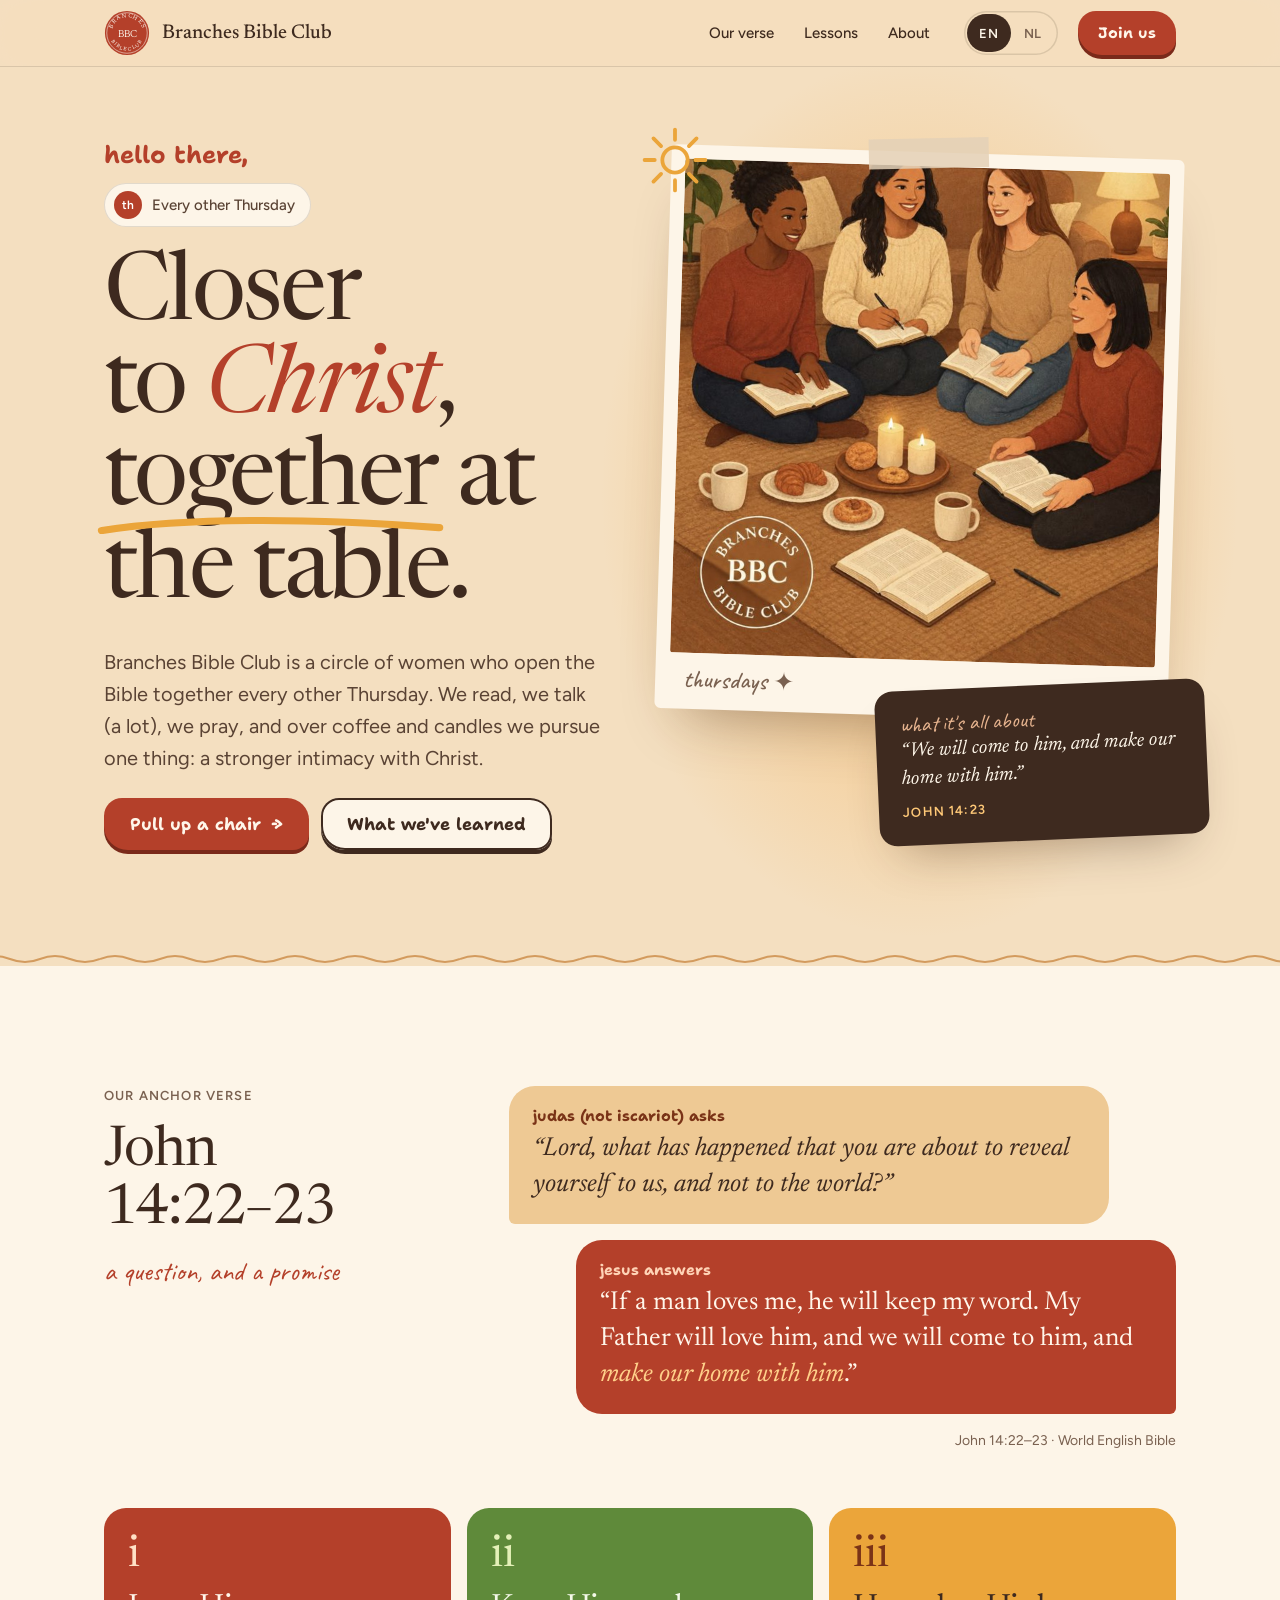
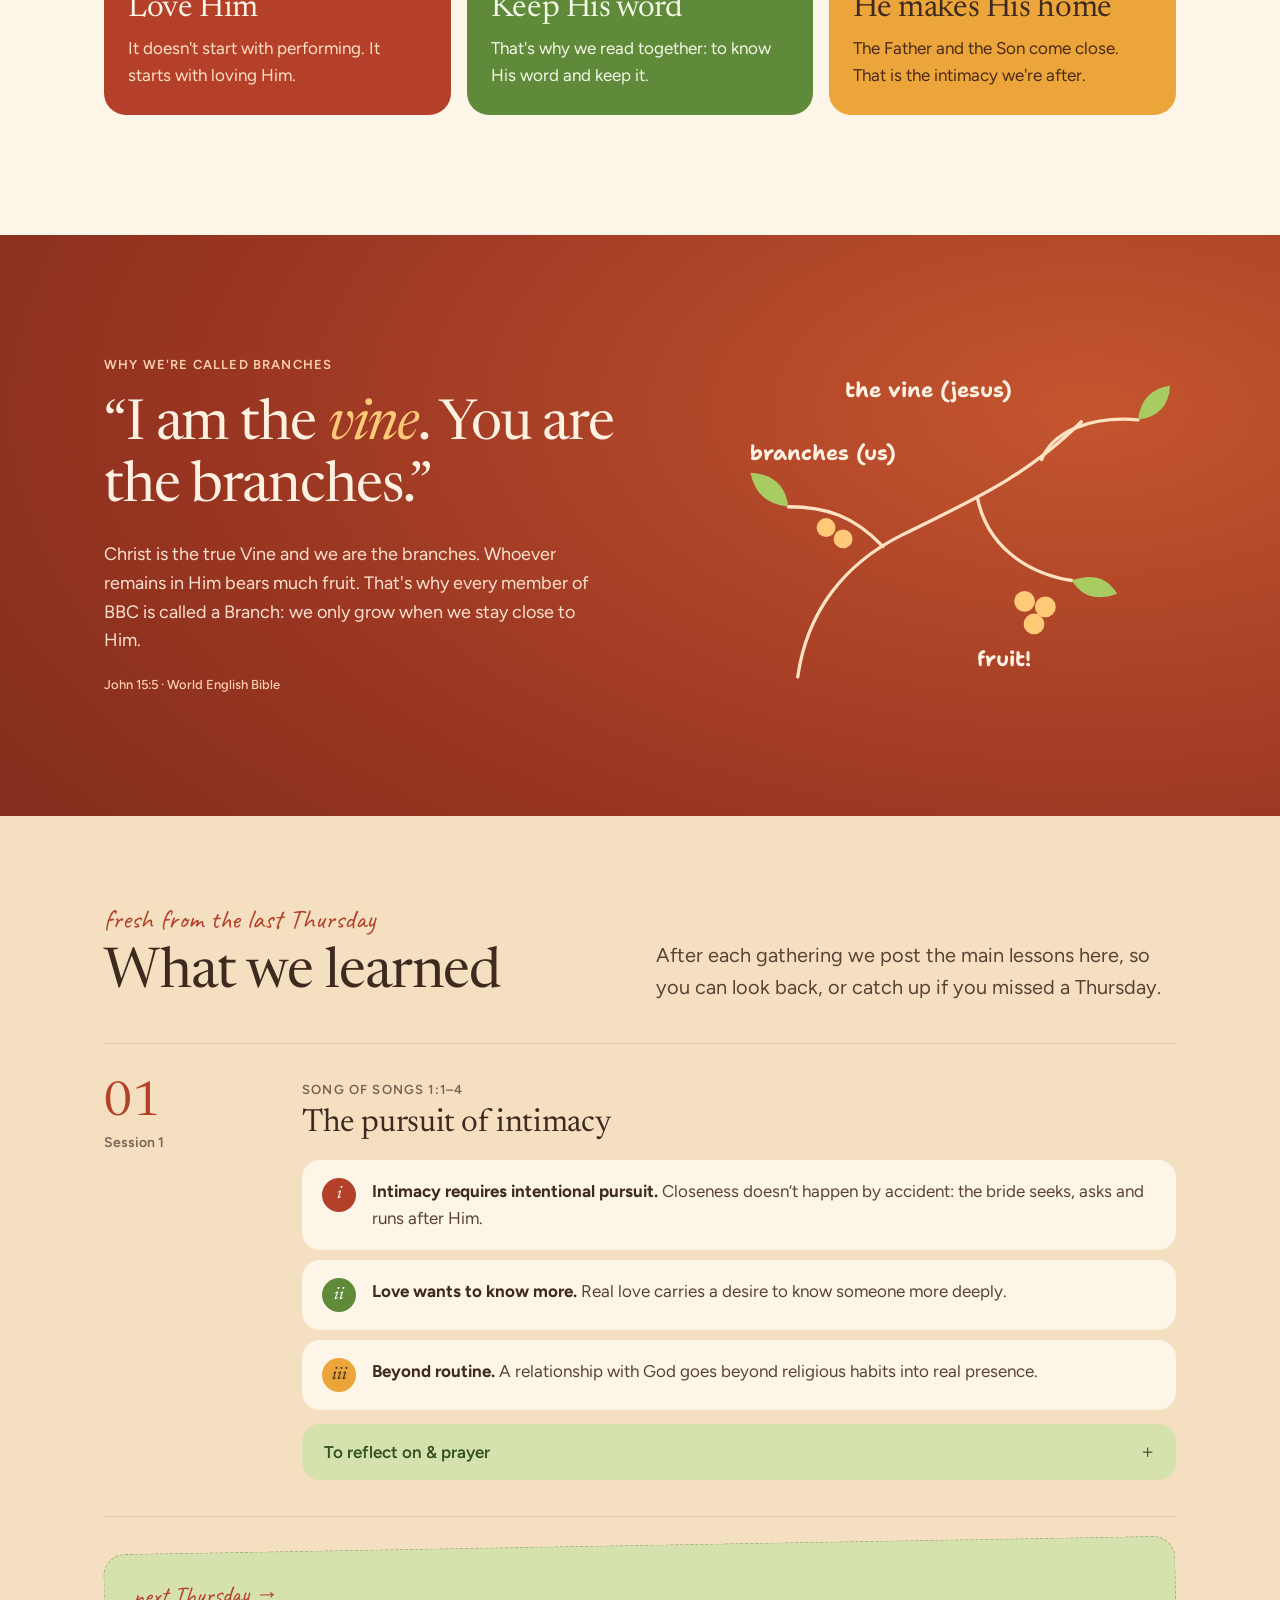
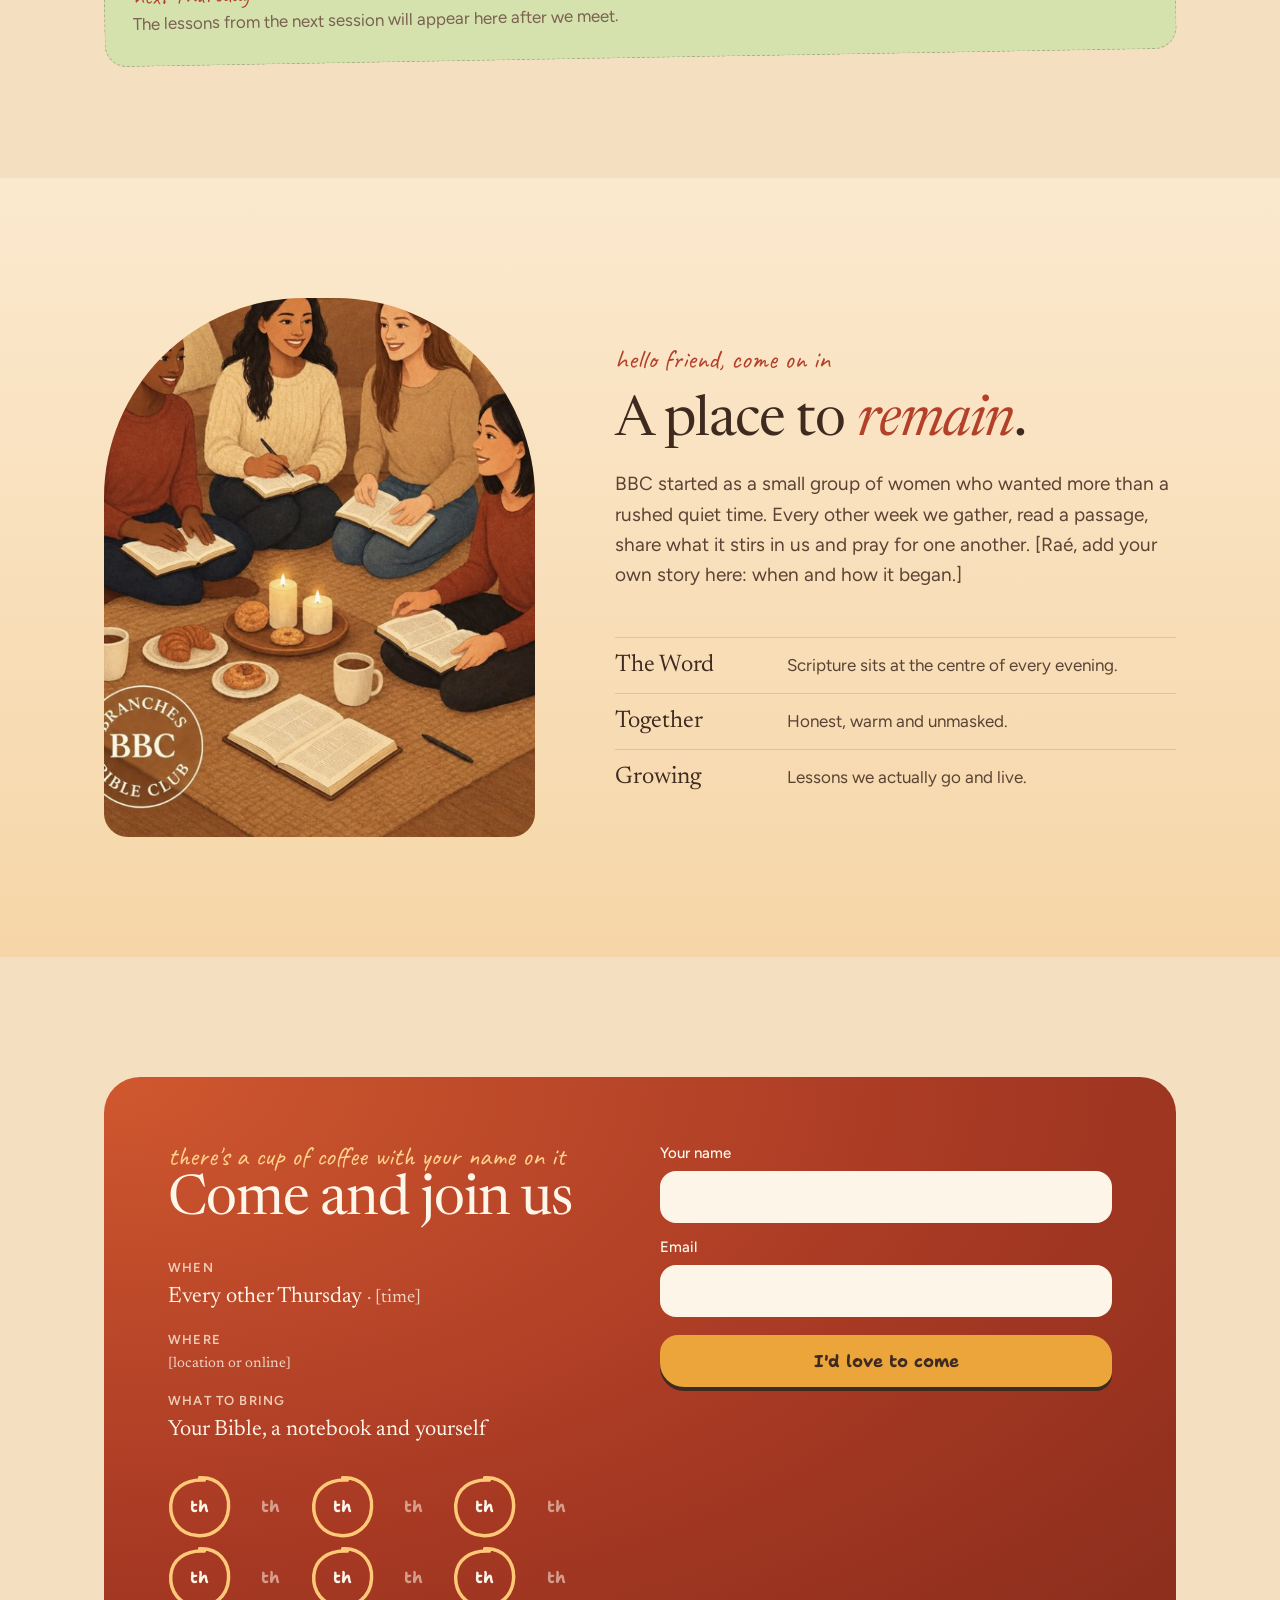
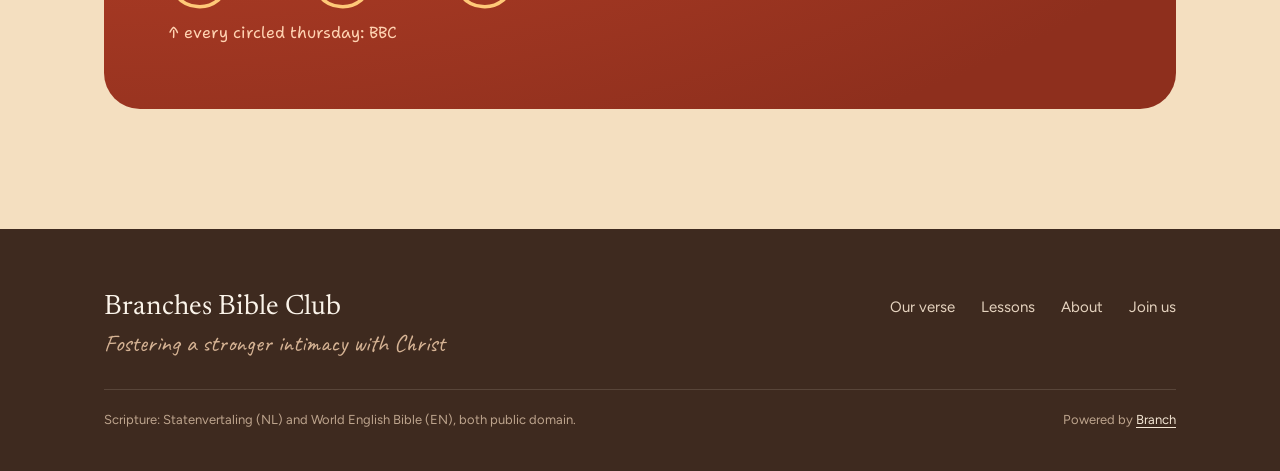
==== index.html @ 1035e801 "Rename branches-bible-club.html to index.html" ====
<!DOCTYPE html>
<html lang="en" data-lang="en">
<head>
<meta charset="utf-8">
<meta name="viewport" content="width=device-width, initial-scale=1, viewport-fit=cover">
<title>Branches Bible Club · Every other Thursday, together in the Bible</title>
<meta name="description" content="Branches Bible Club (BBC): women who open the Bible together every other Thursday. Centred on John 14:22-23 and rooted in Christ, the true Vine.">
<link rel="alternate" hreflang="en" href="#">
<meta property="og:title" content="Branches Bible Club">
<meta property="og:description" content="Groeien in intimiteit met Christus. Om de week op donderdag.">
<meta name="theme-color" content="#F4DFC0">
<link rel="preconnect" href="https://fonts.googleapis.com">
<link rel="preconnect" href="https://fonts.gstatic.com" crossorigin>
<link rel="stylesheet" href="https://fonts.googleapis.com/css2?family=Caveat:wght@500;600&family=Shantell+Sans:wght@500;700;800&family=Figtree:wght@400;500;600&family=Newsreader:ital,opsz,wght@0,6..72,400;0,6..72,500;1,6..72,400;1,6..72,500&display=swap">
<script type="application/ld+json">{"@context":"https://schema.org","@type":"Organization","name":"Branches Bible Club","alternateName":"BBC","description":"Vrouwen die om de week op donderdag samen de Bijbel lezen.","slogan":"Fostering a stronger intimacy with Christ"}</script>
<style>
/* CONCEPT A: the club's own journal, now in the poster's beige.
   Colours sampled from the poster: oatmeal rug, caramel sofa, terracotta sweaters, candle glow, walnut. */
:root{
--bg:#F4DFC0;--paper:#FDF5E8;--oat:#EEC994;--caramel:#C47A34;--terra:#B4402A;--terraInk:#FFF6EA;--gold:#EBA53A;--leaf:#5F8A3A;
--walnut:#3E2A1F;--ink:#3E2A1F;--body:#5A4334;--muted:#7A6150;--sage:#D5E2AE;--sageInk:#33501F;
--line:rgba(62,42,31,.14);--shadow:rgba(62,35,20,.42)}
*{box-sizing:border-box;min-width:0}
html{scroll-padding-top:80px;-webkit-text-size-adjust:100%;scroll-behavior:smooth}
@media(prefers-reduced-motion:reduce){html{scroll-behavior:auto}}
body{margin:0;background:var(--bg);color:var(--ink);font:17px/1.6 Figtree,system-ui,sans-serif;overflow-x:clip;-webkit-tap-highlight-color:transparent}
html[data-lang=nl] body [lang=en],html[data-lang=en] body [lang=nl]{display:none!important}
a{color:var(--terra)}
h1,h2,h3,.serif{font-family:Newsreader,Georgia,serif;font-weight:400;text-wrap:balance;margin:0}
h1{font-size:clamp(46px,7.4vw,96px);line-height:.98;letter-spacing:-.028em}
h2{font-size:clamp(34px,4.6vw,56px);line-height:1.04;letter-spacing:-.02em}
h3{font-size:clamp(25px,2.8vw,32px);line-height:1.15;letter-spacing:-.012em}
p{margin:0}
em{font-style:italic;color:var(--terra)}
.wrap{max-width:1200px;margin:0 auto;padding-inline:max(5vw,20px)}
.note{font-family:Caveat,cursive;font-size:27px;line-height:1.15;color:var(--terra)}
.label{font-size:13px;font-weight:600;letter-spacing:.09em;text-transform:uppercase;color:var(--muted)}
.lead{font-size:clamp(18px,2vw,20px);color:var(--body);max-width:44ch}
section{padding-block:clamp(64px,10vw,120px)}
main{overflow-x:clip}
.btn{display:inline-flex;align-items:center;justify-content:center;gap:10px;min-height:52px;padding:0 26px;border:0;border-radius:18px 22px 16px 24px;background:var(--terra);color:var(--terraInk);font:700 17px "Shantell Sans",cursive;text-decoration:none;cursor:pointer;box-shadow:0 4px 0 #7A2A1A;transition:transform 120ms,box-shadow 120ms}
.btn:active{transform:translateY(3px);box-shadow:0 1px 0 #7A2A1A}
.btn.line{background:var(--paper);color:var(--ink);box-shadow:inset 0 0 0 2px var(--ink),0 4px 0 var(--ink)}.btn.line:active{box-shadow:inset 0 0 0 2px var(--ink),0 1px 0 var(--ink)}
:focus-visible{outline:2.5px solid var(--terra);outline-offset:3px}

/* playful layer from concept 2 */
.hand{font-family:"Shantell Sans",cursive}
.hi{font:700 24px/1 "Shantell Sans",cursive;color:var(--terra);margin-bottom:-8px}
.u{position:relative;white-space:nowrap}.u>svg{position:absolute;left:-2%;bottom:-.12em;width:104%;height:.3em;color:var(--gold)}
hr.wave{border:0;margin:0;height:14px;background:url("data:image/svg+xml,%3Csvg xmlns='http://www.w3.org/2000/svg' width='120' height='14'%3E%3Cpath d='M0 7 Q15 1 30 7 T60 7 T90 7 T120 7' fill='none' stroke='%23D39B5E' stroke-width='2'/%3E%3C/svg%3E") repeat-x center}
.sun{position:absolute;left:-26px;top:-30px;width:76px;color:var(--gold);z-index:2}
@media(prefers-reduced-motion:no-preference){.sun{animation:turn 20s linear infinite}@keyframes turn{to{transform:rotate(360deg)}}}
.bubbles{display:flex;flex-direction:column;gap:16px}
.bub{max-width:90%;margin:0;padding:20px 24px;border-radius:26px;font:400 clamp(20px,2.2vw,26px)/1.38 Newsreader,Georgia,serif}
.bub small{display:block;font:700 15px "Shantell Sans",cursive;margin-bottom:6px;text-transform:lowercase}
.bub.q{background:var(--oat);color:var(--walnut);border-bottom-left-radius:6px;align-self:flex-start;font-style:italic}
.bub.q small{color:#7A3317}
.bub.a{background:var(--terra);color:#FFF6EA;border-bottom-right-radius:6px;align-self:flex-end}
.bub.a small{color:#FFD3B6}.bub.a em{color:#FFD08A}
.src{align-self:flex-end;font-size:14px;color:var(--muted)}
.cal{display:grid;grid-template-columns:repeat(6,minmax(0,1fr));gap:8px;max-width:420px;margin-top:30px}
.day{aspect-ratio:1;border-radius:50%;display:grid;place-items:center;font:700 16px "Shantell Sans",cursive;color:rgba(255,241,226,.55);position:relative}
.day.on{color:#FFF6EA}
.day.on svg{position:absolute;inset:-3px;width:calc(100% + 6px);height:calc(100% + 6px);color:#FFC978}
.day.on svg path{stroke-dasharray:1;stroke-dashoffset:1;transition:stroke-dashoffset .7s cubic-bezier(.3,.6,.2,1)}
.cal.go .day.on svg path{stroke-dashoffset:0}
@media(prefers-reduced-motion:reduce){.day.on svg path{stroke-dashoffset:0;transition:none}}
.soon{transform:rotate(-1deg);background:var(--sage);border-color:rgba(51,80,31,.35);color:var(--sageInk)}

/* header */
.top{position:sticky;top:0;z-index:20;background:rgba(244,223,192,.88);-webkit-backdrop-filter:blur(18px) saturate(150%);backdrop-filter:blur(18px) saturate(150%);box-shadow:0 1px 0 var(--line)}
.top nav{display:flex;align-items:center;gap:20px;padding-block:10px}
.brand{display:flex;align-items:center;gap:12px;text-decoration:none;color:var(--ink);margin-right:auto}
.brand b{font:500 20px/1.1 Newsreader,Georgia,serif}
.badge{flex:none;color:var(--terra)}
.links{display:flex;gap:2px;font-size:15px;font-weight:500}
.links a{padding:10px 14px;border-radius:999px;text-decoration:none;color:var(--ink)}
@media(hover:hover){.links a:hover{background:rgba(158,68,48,.09)}}
.lang{display:flex;border-radius:999px;box-shadow:inset 0 0 0 1.5px var(--line);padding:3px}
.lang button{min-width:44px;min-height:38px;border:0;border-radius:999px;background:transparent;color:var(--muted);font:600 13px Figtree,sans-serif;letter-spacing:.06em;cursor:pointer}
.lang button[aria-pressed=true]{background:var(--walnut);color:var(--paper)}
@media(max-width:860px){.links{display:none}.brand b{font-size:18px}.top .btn{display:none}}

/* hero */
.hero{display:grid;grid-template-columns:minmax(0,1fr) minmax(0,1.02fr);gap:56px;align-items:center;padding-block:clamp(36px,6vw,80px) clamp(64px,8vw,104px)}
.stack{display:flex;flex-direction:column;gap:24px}
.when{display:inline-flex;align-self:flex-start;align-items:center;gap:10px;padding:8px 16px 8px 10px;border-radius:999px;background:var(--paper);box-shadow:inset 0 0 0 1px var(--line);font-size:15px;font-weight:500;color:var(--body)}
.when i{width:28px;height:28px;border-radius:50%;background:var(--terra);display:grid;place-items:center;color:#fff;font:normal 600 12px Figtree}
.row{display:flex;flex-wrap:wrap;gap:12px}
.frame{position:relative;padding-bottom:124px}.frame::before{content:"";position:absolute;inset:-14% -12%;background:radial-gradient(closest-side,rgba(247,170,70,.6),rgba(247,170,70,0));z-index:-1}
.photo{margin:0;background:var(--paper);padding:14px 14px 56px;border-radius:6px;transform:rotate(1.8deg);box-shadow:0 34px 60px -30px var(--shadow)}
.photo img{display:block;width:100%;height:auto;aspect-ratio:722/736;object-fit:cover;border-radius:3px}
.photo figcaption{position:absolute;left:28px;bottom:14px;font:500 25px Caveat,cursive;color:var(--muted)}
.tape{position:absolute;top:-14px;left:50%;width:120px;height:30px;background:rgba(228,210,184,.85);transform:translateX(-50%) rotate(-3deg)}
.vcard{position:absolute;right:-6%;bottom:0;width:min(330px,78%);background:var(--walnut);color:var(--paper);border-radius:18px;padding:22px 24px;transform:rotate(-2.5deg);box-shadow:0 26px 50px -24px var(--shadow)}
.vcard q{display:block;font:italic 20px/1.38 Newsreader,Georgia,serif;quotes:"“" "”"}
.vcard .label{color:#FFC978;margin-top:10px}

/* anchor verse */
.anchor{background:var(--paper)}
.anchor .in{display:grid;grid-template-columns:minmax(0,.8fr) minmax(0,1.6fr);gap:40px 72px}
.dialogue{display:flex;flex-direction:column;gap:22px}
.line-q,.line-a{font:400 clamp(24px,2.7vw,34px)/1.3 Newsreader,Georgia,serif;letter-spacing:-.01em}
.line-q{color:var(--muted);font-style:italic}
.who{display:block;font:600 13px Figtree,sans-serif;letter-spacing:.09em;text-transform:uppercase;color:var(--caramel);margin-bottom:6px}
.three{display:grid;grid-template-columns:repeat(3,minmax(0,1fr));gap:16px;margin-top:56px}
.three div{padding:26px 24px;border-radius:22px;background:var(--bg)}
.three b{display:block;font:400 44px/1 Newsreader,Georgia,serif;color:var(--terra);margin-bottom:12px}
.three div:nth-child(1){background:var(--terra);color:var(--terraInk)}.three div:nth-child(1) b,.three div:nth-child(1) p{color:#FFE1C6!important}
.three div:nth-child(2){background:var(--leaf);color:#F4F8E8}.three div:nth-child(2) b{color:#E4F0B8}
.three div:nth-child(3){background:var(--gold);color:var(--walnut)}.three div:nth-child(3) b{color:#7A3317}.three div:nth-child(3) p{color:#4A2A16!important}

/* vine band */
.band{background:radial-gradient(120% 140% at 85% 30%,#C4552F 0%,#9A3622 55%,#7A2A1A 100%);color:#FFF1E2;position:relative;overflow:hidden}
.band .in{display:grid;grid-template-columns:minmax(0,1.3fr) minmax(0,1fr);gap:48px 72px;align-items:center}
.band blockquote{margin:0;font:400 clamp(32px,4.4vw,58px)/1.1 Newsreader,Georgia,serif;letter-spacing:-.02em}
.band blockquote em{color:#FFC978}
.band .label{color:#FFD3B2}
.band p.txt{color:#FCE3CF;font-size:18px;max-width:42ch}
.vinedraw path{stroke-dasharray:1;stroke-dashoffset:1;transition:stroke-dashoffset 2.4s cubic-bezier(.3,.6,.2,1)}
.vinedraw.grow path{stroke-dashoffset:0}
.vinedraw .leaf{opacity:0;transform-box:fill-box;transform-origin:0% 100%;transform:scale(.3);transition:opacity .5s,transform .7s cubic-bezier(.3,1.4,.5,1)}
.vinedraw.grow .leaf{opacity:1;transform:none}
.vinedraw .tag{opacity:0;transition:opacity .6s 1.6s}.vinedraw.grow .tag{opacity:1}
@media(prefers-reduced-motion:reduce){.vinedraw path{stroke-dashoffset:0;transition:none}.vinedraw .leaf,.vinedraw .tag{opacity:1;transform:none;transition:none}}

/* lessons */
.lhead{display:flex;flex-wrap:wrap;justify-content:space-between;align-items:flex-end;gap:20px 40px;margin-bottom:40px}
.entry{display:grid;grid-template-columns:150px minmax(0,1fr);gap:24px 48px;padding:36px 0;border-top:1px solid var(--line)}
.entry:last-child{border-bottom:1px solid var(--line)}
.date{font:600 14px Figtree;color:var(--muted)}
.date b{display:block;font:400 48px/1 Newsreader,Georgia,serif;color:var(--terra);margin-bottom:6px}
.entry h3{margin:4px 0 14px}
.keys{list-style:none;margin:18px 0 0;padding:0;display:grid;gap:10px}
.keys li{display:flex;gap:16px;align-items:flex-start;padding:18px 20px;border-radius:18px;background:var(--paper);font-size:17px;color:var(--body)}
.keys li i{flex:none;width:34px;height:34px;border-radius:50%;display:grid;place-items:center;font:italic 17px Newsreader,Georgia,serif;background:var(--terra);color:#fff}.keys li:nth-child(2) i{background:var(--leaf)}.keys li:nth-child(3) i{background:var(--gold);color:var(--walnut)}
.keys strong{color:var(--ink)}
details{margin-top:14px;border-radius:18px;background:var(--sage);color:var(--sageInk)}
summary{min-height:56px;padding:0 22px;display:flex;align-items:center;justify-content:space-between;cursor:pointer;font-weight:600;list-style:none}
summary::-webkit-details-marker{display:none}
summary::after{content:"+";font:400 26px Newsreader,serif;transition:transform 200ms}
details[open] summary::after{transform:rotate(45deg)}
details .in{padding:0 22px 22px;display:grid;gap:12px}
details .in p{font:italic 20px/1.4 Newsreader,Georgia,serif}
.pray{padding:18px 20px;border-radius:16px;background:var(--walnut);color:var(--paper)}
.soon{padding:28px;border-radius:22px;border:1.5px dashed rgba(62,42,31,.28);color:var(--muted)}

/* about + join */
.two{display:grid;grid-template-columns:minmax(0,1fr) minmax(0,1.3fr);gap:40px 80px;align-items:center}
.cut{margin:0;border-radius:200px 200px 24px 24px;overflow:hidden;aspect-ratio:4/5;background:var(--oat)}
.cut img{width:100%;height:100%;object-fit:cover;object-position:55% 40%;display:block}
.vals{display:grid;gap:14px;margin-top:28px}
.vals div{display:flex;gap:16px;align-items:baseline;padding-top:14px;border-top:1px solid var(--line)}
.vals b{font:400 24px Newsreader,Georgia,serif;min-width:6.5em}
.join{border-radius:36px;background:radial-gradient(130% 120% at 0% 0%,#D0582F,#A93A24 60%,#8E2F1D);color:var(--terraInk);padding:clamp(32px,5vw,64px);display:grid;grid-template-columns:minmax(0,1fr) minmax(0,1fr);gap:40px}
.join .note{color:#FFD08A}
dl{margin:28px 0 0;display:grid;gap:18px}
dt{font-size:13px;font-weight:600;letter-spacing:.09em;text-transform:uppercase;color:#F2CDB6}
dd{margin:4px 0 0;font:400 22px/1.3 Newsreader,Georgia,serif}
.ph{opacity:.8;font-size:.85em}
form{display:flex;flex-direction:column;gap:12px}
form label{display:flex;flex-direction:column;gap:6px;font-size:15px;font-weight:500}
form input{min-height:52px;padding:0 18px;border:0;border-radius:16px;background:var(--paper);color:var(--ink);font:inherit;font-size:16px}
form .btn{background:var(--gold);color:#3E2A1F;margin-top:6px;box-shadow:0 4px 0 #3E2A1F}
#msg{font-size:15px;color:#F7DCCB;min-height:1.4em}

footer{background:var(--walnut);color:#E5D3BF;padding-block:56px 40px}
footer .in{display:flex;flex-wrap:wrap;justify-content:space-between;gap:24px}
footer a{color:#E5D3BF;text-decoration:none;display:inline-block;padding:10px 0}
footer .fine{margin-top:32px;padding-top:20px;border-top:1px solid rgba(243,230,212,.14);display:flex;flex-wrap:wrap;justify-content:space-between;gap:10px;font-size:13px;color:#BDA48D}
footer .fine a{padding:0;color:#F3E6D4;text-decoration:underline;text-underline-offset:3px}

.totop{position:fixed;right:max(18px,env(safe-area-inset-right));bottom:calc(18px + env(safe-area-inset-bottom));z-index:40;width:52px;height:52px;border-radius:50%;border:0;background:var(--terra);color:var(--paper);display:grid;place-items:center;cursor:pointer;box-shadow:0 14px 30px -12px var(--shadow);opacity:0;transform:translateY(16px) scale(.9);pointer-events:none;transition:opacity 220ms,transform 360ms cubic-bezier(.3,1.3,.5,1)}
.totop.on{opacity:1;transform:none;pointer-events:auto}

@media(max-width:900px){
 .hero,.anchor .in,.band .in,.two,.join{grid-template-columns:minmax(0,1fr)}
 .three{grid-template-columns:minmax(0,1fr)}
 .frame{max-width:520px;margin-inline:auto;width:100%}
 .frame{padding-bottom:0}.vcard{position:relative;right:auto;bottom:auto;margin:-6px 0 0 auto;width:88%}
 .entry{grid-template-columns:minmax(0,1fr);gap:8px}
 .date b{display:inline;font-size:34px;margin-right:8px}
 .cut{max-width:420px;aspect-ratio:1/1;border-radius:200px 200px 24px 24px}
}
</style>
</head>
<body>

<svg width="0" height="0" style="position:absolute" aria-hidden="true"><symbol id="ul" viewBox="0 0 200 20" preserveAspectRatio="none"><path d="M3 13 C50 4 120 4 197 11" fill="none" stroke="currentColor" stroke-width="5" stroke-linecap="round"/></symbol><symbol id="ring" viewBox="0 0 60 60"><path pathLength="1" d="M30 5 C46 4 56 16 55 31 C54 47 41 56 28 55 C13 54 4 42 5 28 C6 15 17 6 34 7" fill="none" stroke="currentColor" stroke-width="3" stroke-linecap="round"/></symbol></svg>

<header class="top">
 <nav class="wrap" aria-label="Main">
  <a class="brand" href="#top" aria-label="Branches Bible Club, naar het begin">
   <svg class="badge" width="46" height="46" viewBox="0 0 100 100" aria-hidden="true"><defs><path id="ct" d="M50 50 m-34 0 a34 34 0 1 1 68 0"/><path id="cb" d="M50 50 m-38 0 a38 38 0 0 0 76 0"/></defs><circle cx="50" cy="50" r="48" fill="currentColor"/><circle cx="50" cy="50" r="44" fill="none" stroke="#FBF4EA" stroke-width="1.2"/><text font-family="Newsreader,Georgia,serif" font-size="12.5" letter-spacing="2" fill="#FBF4EA"><textPath href="#ct" startOffset="50%" text-anchor="middle">BRANCHES</textPath></text><text font-family="Newsreader,Georgia,serif" font-size="10.5" letter-spacing="2" fill="#FBF4EA"><textPath href="#cb" startOffset="50%" text-anchor="middle">BIBLE CLUB</textPath></text><text x="50" y="58" text-anchor="middle" font-family="Newsreader,Georgia,serif" font-size="22" fill="#FBF4EA">BBC</text></svg>
   <b>Branches Bible Club</b>
  </a>
  <div class="links">
   <a href="#vers"><span lang="nl">Ons vers</span><span lang="en">Our verse</span></a>
   <a href="#lessen"><span lang="nl">Lessen</span><span lang="en">Lessons</span></a>
   <a href="#over"><span lang="nl">Over ons</span><span lang="en">About</span></a>
  </div>
  <div class="lang" role="group" aria-label="Taal / Language"><button type="button" data-set="en" aria-pressed="true">EN</button><button type="button" data-set="nl" aria-pressed="false">NL</button></div>
  <a class="btn" href="#kom" style="min-height:44px;padding:0 20px;font-size:15px"><span lang="nl">Kom erbij</span><span lang="en">Join us</span></a>
 </nav>
</header>

<main id="top">
 <div class="wrap hero">
  <div class="stack">
   <p class="hi"><span lang="en">hello there,</span><span lang="nl">hallo,</span></p>
   <span class="when"><i aria-hidden="true"><span lang="en">th</span><span lang="nl">do</span></i><span lang="nl">Om de week op donderdag</span><span lang="en">Every other Thursday</span></span>
   <h1><span lang="nl">Dichter bij <em>Christus</em>, <span class="u">samen<svg aria-hidden="true"><use href="#ul"/></svg></span> aan tafel.</span><span lang="en">Closer to <em>Christ</em>, <span class="u">together<svg aria-hidden="true"><use href="#ul"/></svg></span> at the table.</span></h1>
   <p class="lead"><span lang="nl">Branches Bible Club is een kring van vrouwen die om de week op donderdag de Bijbel openslaat. We lezen, we praten (veel), we bidden, en bij koffie en kaarsjes zoeken we één ding: een diepere intimiteit met Christus.</span><span lang="en">Branches Bible Club is a circle of women who open the Bible together every other Thursday. We read, we talk (a lot), we pray, and over coffee and candles we pursue one thing: a stronger intimacy with Christ.</span></p>
   <div class="row"><a class="btn" href="#kom"><span lang="nl">Schuif aan</span><span lang="en">Pull up a chair</span> <span aria-hidden="true">→</span></a><a class="btn line" href="#lessen"><span lang="nl">Wat we leerden</span><span lang="en">What we've learned</span></a></div>
  </div>
  <div class="frame">
   <svg class="sun" viewBox="0 0 60 60" aria-hidden="true"><g fill="none" stroke="currentColor" stroke-width="3" stroke-linecap="round"><circle cx="30" cy="30" r="10"/><path d="M30 6v8M30 46v8M6 30h8M46 30h8M13 13l6 6M41 41l6 6M13 47l6-6M41 19l6-6"/></g></svg>
   <figure class="photo"><span class="tape" aria-hidden="true"></span><img src="[data-uri]" width="722" height="736" alt="Illustratie: vier vrouwen op een kleed met opengeslagen Bijbels, koffie, croissants en kaarsjes, met het BBC-logo" fetchpriority="high"><figcaption><span lang="nl">donderdag ✦</span><span lang="en">thursdays ✦</span></figcaption></figure>
   <aside class="vcard" aria-label="Kernvers"><p class="note" style="color:#E7B48F;font-size:22px"><span lang="nl">waar het om draait</span><span lang="en">what it's all about</span></p><q lang="nl">Wij zullen tot hem komen, en zullen woning bij hem maken.</q><q lang="en">We will come to him, and make our home with him.</q><p class="label"><span lang="en">John 14:23</span><span lang="nl">Johannes 14:23</span></p></aside>
  </div>
 </div>

 <hr class="wave">
 <section class="anchor" id="vers"><div class="wrap">
  <div class="in">
   <div class="stack" style="gap:16px"><p class="label"><span lang="nl">Ons kernvers</span><span lang="en">Our anchor verse</span></p><h2><span lang="nl">Johannes 14:22–23</span><span lang="en">John 14:22–23</span></h2><p class="note"><span lang="nl">een vraag, en een belofte</span><span lang="en">a question, and a promise</span></p></div>
   <div class="bubbles">
    <p class="bub q"><small><span lang="nl">judas (niet de iskariot) vraagt</span><span lang="en">judas (not iscariot) asks</span></small><span lang="nl">“Heere, wat is het, dat Gij Uzelven aan ons zult openbaren, en niet aan de wereld?”</span><span lang="en">“Lord, what has happened that you are about to reveal yourself to us, and not to the world?”</span></p>
    <p class="bub a"><small><span lang="nl">jezus antwoordt</span><span lang="en">jesus answers</span></small><span lang="nl">“Indien Mij iemand liefheeft, die zal Mijn woord bewaren; en Mijn Vader zal hem liefhebben, en Wij zullen tot hem komen, en zullen <em>woning bij hem maken</em>.”</span><span lang="en">“If a man loves me, he will keep my word. My Father will love him, and we will come to him, and <em>make our home with him</em>.”</span></p>
    <p class="src"><span lang="nl">Johannes 14:22–23 · Statenvertaling</span><span lang="en">John 14:22–23 · World English Bible</span></p>
   </div>
  </div>
  <div class="three">
   <div><b>i</b><h3><span lang="nl">Liefhebben</span><span lang="en">Love Him</span></h3><p style="margin-top:8px;color:var(--body)"><span lang="nl">Het begint niet bij presteren, maar bij liefde voor Hem.</span><span lang="en">It doesn't start with performing. It starts with loving Him.</span></p></div>
   <div><b>ii</b><h3><span lang="nl">Zijn woord bewaren</span><span lang="en">Keep His word</span></h3><p style="margin-top:8px"><span lang="nl">Daarom lezen we samen: om Zijn woord te kennen en te bewaren.</span><span lang="en">That's why we read together: to know His word and keep it.</span></p></div>
   <div><b>iii</b><h3><span lang="nl">Hij woont bij ons</span><span lang="en">He makes His home</span></h3><p style="margin-top:8px;color:var(--body)"><span lang="nl">De Vader en de Zoon komen dichtbij. Dat is de intimiteit die we zoeken.</span><span lang="en">The Father and the Son come close. That is the intimacy we're after.</span></p></div>
  </div>
 </div></section>

 <section class="band" id="ranken" aria-label="Waarom Branches"><div class="wrap in">
  <div class="stack" style="gap:20px">
   <p class="label"><span lang="nl">Waarom we Branches heten</span><span lang="en">Why we're called Branches</span></p>
   <blockquote><span lang="nl">“Ik ben de <em>Wijnstok</em>, en gij de ranken.”</span><span lang="en">“I am the <em>vine</em>. You are the branches.”</span></blockquote>
   <p class="txt"><span lang="nl">Christus is de ware Wijnstok, wij zijn de ranken. Wie in Hem blijft, draagt veel vrucht. Daarom heet ieder lid van BBC een Branch: we groeien alleen als we dicht bij Hem blijven.</span><span lang="en">Christ is the true Vine and we are the branches. Whoever remains in Him bears much fruit. That's why every member of BBC is called a Branch: we only grow when we stay close to Him.</span></p>
   <p class="label" style="text-transform:none;letter-spacing:0;font-weight:500"><span lang="nl">Johannes 15:5 · Statenvertaling</span><span lang="en">John 15:5 · World English Bible</span></p>
  </div>
  <svg class="vinedraw" viewBox="0 0 460 340" width="100%" aria-hidden="true" style="max-width:480px;justify-self:center">
   <g fill="none" stroke="#FFE2C2" stroke-width="3.5" stroke-linecap="round">
    <path pathLength="1" d="M60 330 C70 260 110 210 170 180 C240 145 300 120 360 60"/>
    <path pathLength="1" d="M150 192 C120 160 90 150 50 150"/>
    <path pathLength="1" d="M250 140 C260 190 300 220 350 228"/>
    <path pathLength="1" d="M318 100 C330 70 370 54 420 58"/>
   </g>
   <g fill="#A8CB62"><path class="leaf" style="transition-delay:.7s" d="M50 150 q-34 -4 -40 -36 q36 2 40 36z"/><path class="leaf" style="transition-delay:1s" d="M350 228 q32 -12 48 14 q-32 12 -48 -14z"/><path class="leaf" style="transition-delay:1.2s" d="M420 58 q4 -32 34 -36 q-2 32 -34 36z"/></g>
   <g fill="#FFC978"><circle class="leaf" style="transition-delay:1.4s" cx="300" cy="250" r="11"/><circle class="leaf" style="transition-delay:1.5s" cx="322" cy="256" r="11"/><circle class="leaf" style="transition-delay:1.6s" cx="310" cy="274" r="11"/><circle class="leaf" style="transition-delay:1.5s" cx="90" cy="172" r="10"/><circle class="leaf" style="transition-delay:1.6s" cx="108" cy="184" r="10"/></g>
   <g class="tag" font-family="Shantell Sans,cursive" font-size="22" font-weight="700" fill="#FFF1E2"><text x="110" y="34" lang="nl">de wijnstok (jezus)</text><text x="110" y="34" lang="en">the vine (jesus)</text><text x="10" y="100" lang="nl">ranken (wij)</text><text x="10" y="100" lang="en">branches (us)</text><text x="250" y="318" lang="nl">vrucht!</text><text x="250" y="318" lang="en">fruit!</text></g>
  </svg>
 </div></section>

 <section id="lessen" style="padding-top:clamp(48px,7vw,88px)"><div class="wrap">
  <div class="lhead"><div class="stack" style="gap:10px"><p class="note"><span lang="nl">vers van de laatste donderdag</span><span lang="en">fresh from the last Thursday</span></p><h2><span lang="nl">Wat we leerden</span><span lang="en">What we learned</span></h2></div><p class="lead" style="max-width:40ch"><span lang="nl">Na elke bijeenkomst zetten we de belangrijkste lessen hier, zodat je ze kunt nalezen of kunt bijlezen als je er niet bij was.</span><span lang="en">After each gathering we post the main lessons here, so you can look back, or catch up if you missed a Thursday.</span></p></div>
  <div id="log"></div>
  <div class="soon" style="margin-top:28px"><p class="note" style="font-size:24px"><span lang="nl">volgende donderdag →</span><span lang="en">next Thursday →</span></p><p><span lang="nl">De lessen van de volgende sessie verschijnen hier na de bijeenkomst.</span><span lang="en">The lessons from the next session will appear here after we meet.</span></p></div>
 </div></section>

 <section id="over" style="background:linear-gradient(180deg,#FBE9CE,#F6D6A8)"><div class="wrap two">
  <figure class="cut"><img src="[data-uri]" width="722" height="736" alt="" loading="lazy"></figure>
  <div class="stack" style="gap:18px">
   <p class="note"><span lang="nl">hallo, welkom binnen</span><span lang="en">hello friend, come on in</span></p>
   <h2><span lang="nl">Een plek om te <em>blijven</em>.</span><span lang="en">A place to <em>remain</em>.</span></h2>
   <p style="font-size:19px;color:var(--body);max-width:52ch"><span lang="nl">BBC begon als een kleine groep vrouwen die meer wilde dan een vlugge stille tijd. Om de week komen we samen, lezen we een gedeelte, delen we wat het met ons doet en bidden we voor elkaar. [Raé, vul hier jullie eigen verhaal aan: wanneer en hoe het begon.]</span><span lang="en">BBC started as a small group of women who wanted more than a rushed quiet time. Every other week we gather, read a passage, share what it stirs in us and pray for one another. [Raé, add your own story here: when and how it began.]</span></p>
   <div class="vals">
    <div><b><span lang="nl">Het Woord</span><span lang="en">The Word</span></b><span style="color:var(--body)"><span lang="nl">De Bijbel staat in het midden van elke avond.</span><span lang="en">Scripture sits at the centre of every evening.</span></span></div>
    <div><b><span lang="nl">Samen</span><span lang="en">Together</span></b><span style="color:var(--body)"><span lang="nl">Eerlijk, warm en zonder masker.</span><span lang="en">Honest, warm and unmasked.</span></span></div>
    <div><b><span lang="nl">Groeien</span><span lang="en">Growing</span></b><span style="color:var(--body)"><span lang="nl">Lessen die we ook echt gaan leven.</span><span lang="en">Lessons we actually go and live.</span></span></div>
   </div>
  </div>
 </div></section>

 <section id="kom"><div class="wrap"><div class="join">
  <div><p class="note"><span lang="nl">er staat een kop koffie voor je klaar</span><span lang="en">there's a cup of coffee with your name on it</span></p><h2><span lang="nl">Kom erbij</span><span lang="en">Come and join us</span></h2>
   <dl><div><dt><span lang="nl">Wanneer</span><span lang="en">When</span></dt><dd><span lang="nl">Om de week op donderdag</span><span lang="en">Every other Thursday</span> <span class="ph">· <span lang="en">[time]</span><span lang="nl">[tijd]</span></span></dd></div><div><dt><span lang="nl">Waar</span><span lang="en">Where</span></dt><dd class="ph"><span lang="en">[location or online]</span><span lang="nl">[locatie of online]</span></dd></div><div><dt><span lang="nl">Wat neem je mee</span><span lang="en">What to bring</span></dt><dd><span lang="nl">Je Bijbel, een notitieboekje en jezelf</span><span lang="en">Your Bible, a notebook and yourself</span></dd></div></dl>
   <div class="cal" id="cal" aria-hidden="true"></div><p class="hand" style="margin-top:10px;color:#FFD3B2;font-size:16px"><span lang="nl">↑ elke omcirkelde donderdag: BBC</span><span lang="en">↑ every circled thursday: BBC</span></p>
  </div>
  <form id="f"><label><span lang="nl">Je naam</span><span lang="en">Your name</span><input type="text" autocomplete="name" required></label><label><span lang="nl">E-mail</span><span lang="en">Email</span><input type="email" autocomplete="email" required></label><button class="btn" type="submit"><span lang="nl">Ik kom graag</span><span lang="en">I'd love to come</span></button><p id="msg" role="status"></p></form>
 </div></div></section>
</main>

<footer><div class="wrap">
 <div class="in"><div><p class="serif" style="font-size:28px;color:#FBF4EA">Branches Bible Club</p><p class="note" style="color:#D6B394;font-size:24px">Fostering a stronger intimacy with Christ</p></div>
 <div class="row" style="gap:4px 26px;font-size:15px"><a href="#vers"><span lang="nl">Ons vers</span><span lang="en">Our verse</span></a><a href="#lessen"><span lang="nl">Lessen</span><span lang="en">Lessons</span></a><a href="#over"><span lang="nl">Over ons</span><span lang="en">About</span></a><a href="#kom"><span lang="nl">Kom erbij</span><span lang="en">Join us</span></a></div></div>
 <div class="fine"><span><span lang="nl">Bijbelteksten: Statenvertaling (NL) en World English Bible (EN), beide publiek domein.</span><span lang="en">Scripture: Statenvertaling (NL) and World English Bible (EN), both public domain.</span></span><span><span lang="nl">Aangedreven door</span><span lang="en">Powered by</span> <a href="https://branch.nu" target="_blank" rel="noopener">Branch</a></span></div>
</div></footer>

<button class="totop" type="button" id="totop" aria-label="Back to top"><svg width="22" height="22" viewBox="0 0 24 24" fill="none" stroke="currentColor" stroke-width="2.2" stroke-linecap="round" stroke-linejoin="round" aria-hidden="true"><path d="M12 19V5M6 11l6-6 6 6"/></svg></button>

<script>
/* ===== LESSONS: add a new session at the TOP of this list after each Thursday ===== */
const LESSONS=[
 {n:'01',date:{nl:'Sessie 1',en:'Session 1'},ref:{nl:'Hooglied 1:1–4',en:'Song of Songs 1:1–4'},
  title:{nl:'Het najagen van intimiteit',en:'The pursuit of intimacy'},
  keys:[
   {nl:['Intimiteit vraagt om bewust zoeken.','Nabijheid ontstaat niet per ongeluk: de bruid zoekt, vraagt en rent achter Hem aan.'],en:['Intimacy requires intentional pursuit.','Closeness doesn’t happen by accident: the bride seeks, asks and runs after Him.']},
   {nl:['Liefde wil de ander beter leren kennen.','Echte liefde verlangt ernaar iemand dieper te kennen.'],en:['Love wants to know more.','Real love carries a desire to know someone more deeply.']},
   {nl:['Verder dan routine.','Een relatie met God gaat verder dan religieuze gewoontes, tot echte nabijheid.'],en:['Beyond routine.','A relationship with God goes beyond religious habits into real presence.']}],
  ask:{nl:['Zoek ik Gods aanwezigheid, of alleen Zijn zegeningen?','Hoe ziet bewuste tijd met Christus eruit in mijn leven?','Wat moet er veranderen in mijn relatie met Hem?'],en:['Am I pursuing God’s presence, or simply His blessings?','What does intentional time with Christ look like in my life?','What needs to change in my relationship with Him?']},
  pray:{nl:'Heer, geef mij een dieper verlangen naar Uw aanwezigheid.',en:'Lord, give me a deeper hunger for Your presence.'}}
];
/* ================================================================================ */
const esc=s=>String(s).replace(/[&<>"]/g,c=>({'&':'&amp;','<':'&lt;','>':'&gt;','"':'&quot;'})[c]);
const bi=(o,f=x=>esc(x))=>'<span lang="nl">'+f(o.nl)+'</span><span lang="en">'+f(o.en)+'</span>';
document.getElementById('log').innerHTML=LESSONS.map(l=>'<article class="entry"><p class="date"><b>'+l.n+'</b>'+bi(l.date)+'</p><div><p class="label">'+bi(l.ref)+'</p><h3>'+bi(l.title)+'</h3><ol class="keys">'+l.keys.map((k,i)=>'<li><i>'+['i','ii','iii','iv','v'][i]+'</i><span>'+bi(k,x=>'<strong>'+esc(x[0])+'</strong> '+esc(x[1]))+'</span></li>').join('')+'</ol><details><summary>'+bi({nl:'Om over na te denken & gebed',en:'To reflect on & prayer'})+'</summary><div class="in">'+bi(l.ask,a=>a.map(q=>'<p>'+esc(q)+'</p>').join(''))+'<p class="pray">'+bi(l.pray)+'</p></div></details></div></article>').join('');

/* language: Dutch first, English second; remembered on this device */
const root=document.documentElement;
function setLang(l){root.dataset.lang=l;root.lang=l;document.querySelectorAll('[data-set]').forEach(b=>b.setAttribute('aria-pressed',b.dataset.set===l));document.getElementById('totop').setAttribute('aria-label',l==='nl'?'Naar boven':'Back to top');document.querySelectorAll('.day').forEach(d=>d.firstChild.textContent=l==='nl'?'do':'th');document.title=l==='nl'?'Branches Bible Club · Om de week op donderdag samen in de Bijbel':'Branches Bible Club · Every other Thursday, together in the Bible';try{localStorage.setItem('bbc-lang',l)}catch(e){}}
document.querySelectorAll('[data-set]').forEach(b=>b.addEventListener('click',()=>setLang(b.dataset.set)));
document.getElementById('cal').innerHTML=Array.from({length:12},(_,i)=>'<span class="day'+(i%2===0?' on':'')+'">th'+(i%2===0?'<svg><use href="#ring"/></svg>':'')+'</span>').join('');
document.querySelectorAll('.cal .day.on path').forEach((p,i)=>p.style.transitionDelay=(i*.18)+'s');
let start=new URLSearchParams(location.search).get('lang');try{start=start||localStorage.getItem('bbc-lang')}catch(e){}
setLang(start==='nl'?'nl':'en');

/* signature motion: the vine grows when it comes into view */
const vd=document.querySelector('.vinedraw');
const io=new IntersectionObserver(es=>es.forEach(e=>{if(e.isIntersecting){e.target.classList.add('grow','go');io.unobserve(e.target)}}),{threshold:.35});
io.observe(vd);io.observe(document.getElementById('cal'));

/* back to top */
const tt=document.getElementById('totop');
addEventListener('scroll',()=>tt.classList.toggle('on',scrollY>innerHeight*.9),{passive:true});
tt.addEventListener('click',()=>scrollTo({top:0,behavior:matchMedia('(prefers-reduced-motion: reduce)').matches?'auto':'smooth'}));

document.getElementById('f').addEventListener('submit',e=>{e.preventDefault();document.getElementById('msg').textContent=root.dataset.lang==='nl'?'Dank je! Aanmelden is nog niet gekoppeld: dit is een voorbeeld van het formulier.':'Thank you! Sign-ups aren’t connected yet: this is a preview of the form.'});
</script>
</body>
</html>
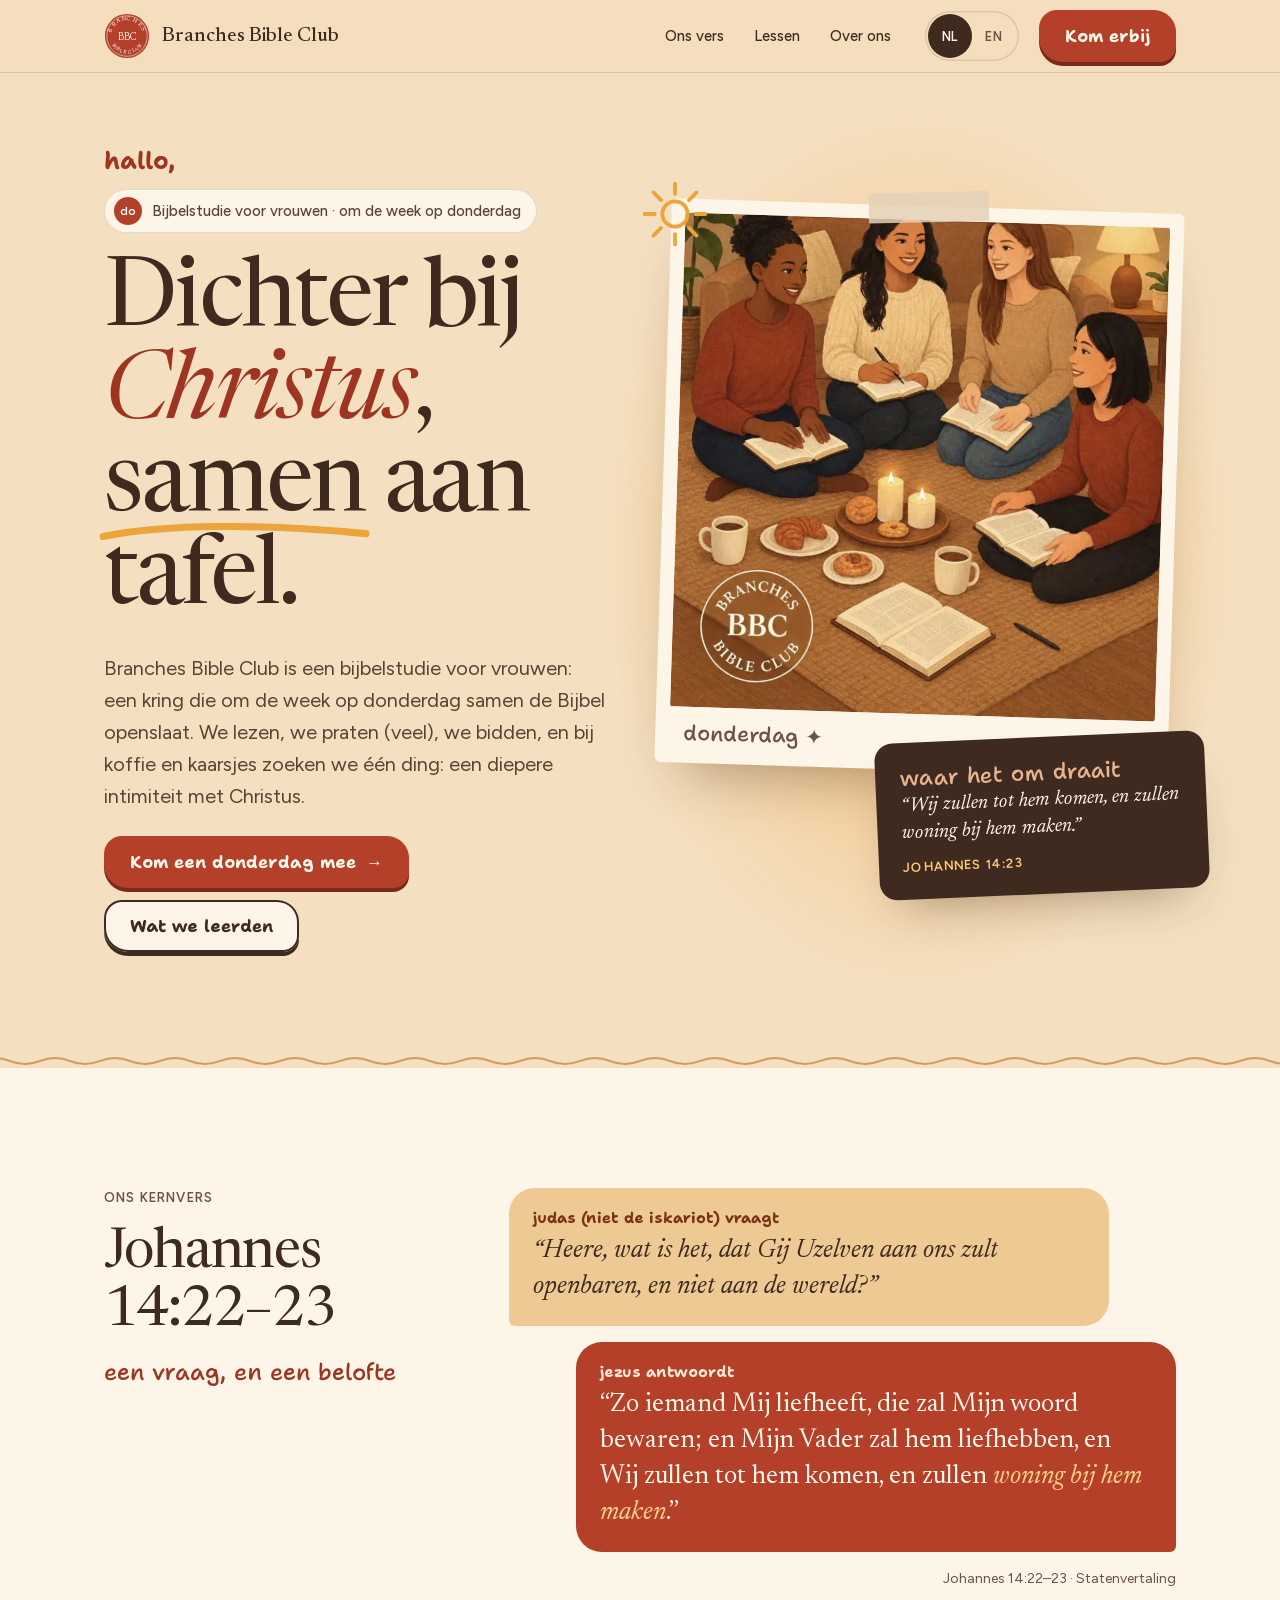
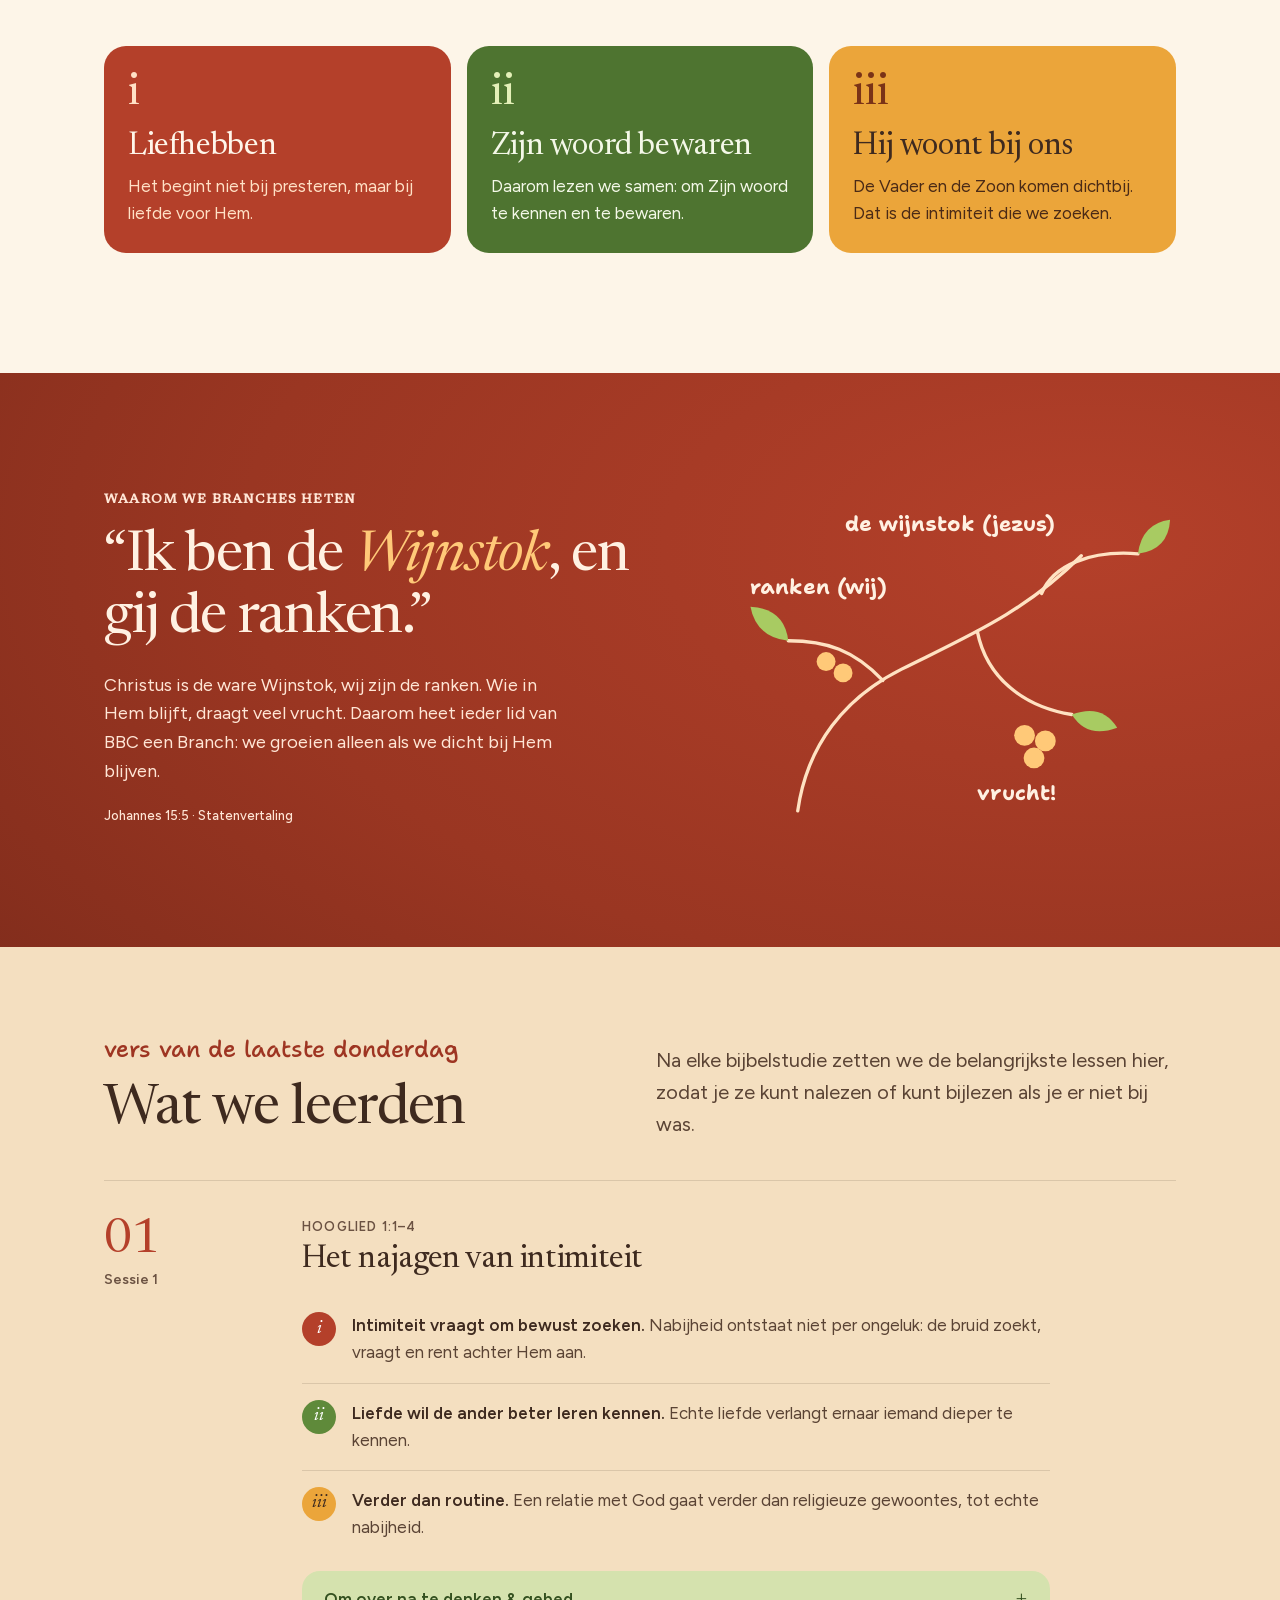
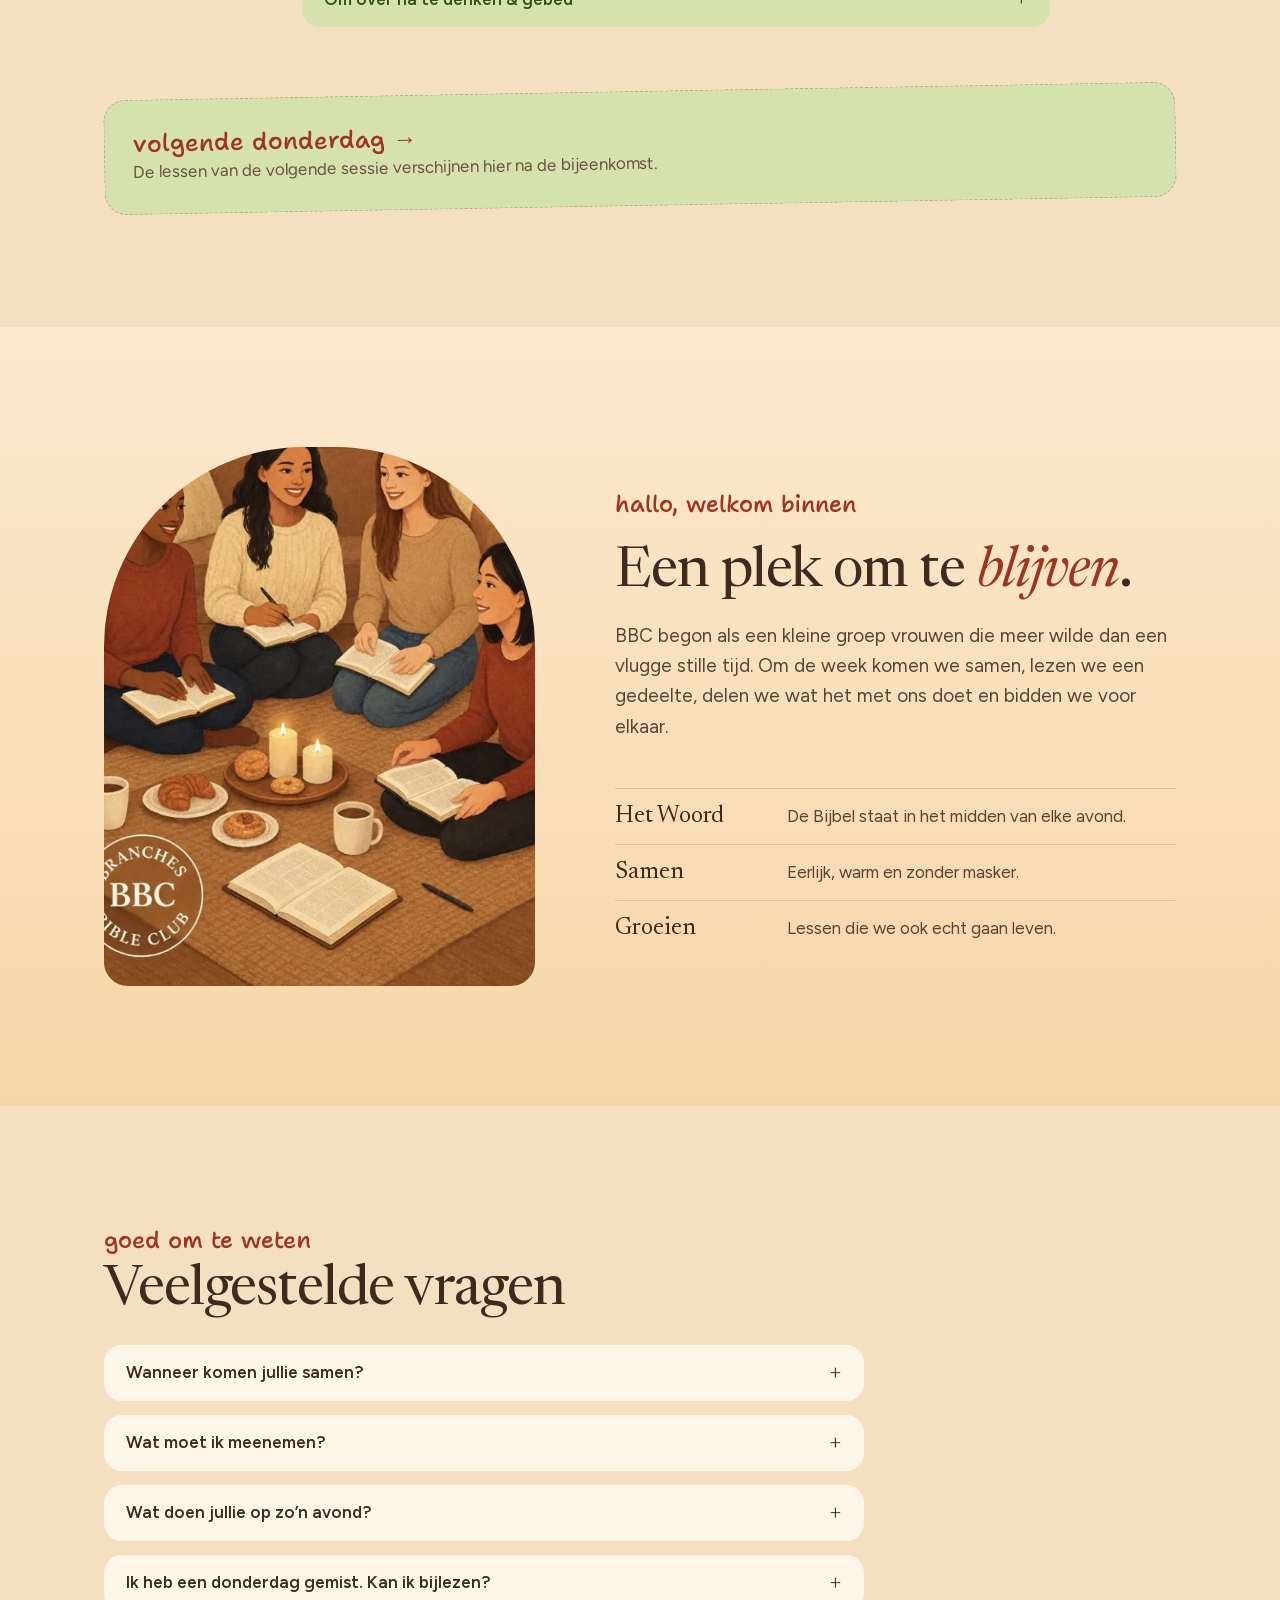
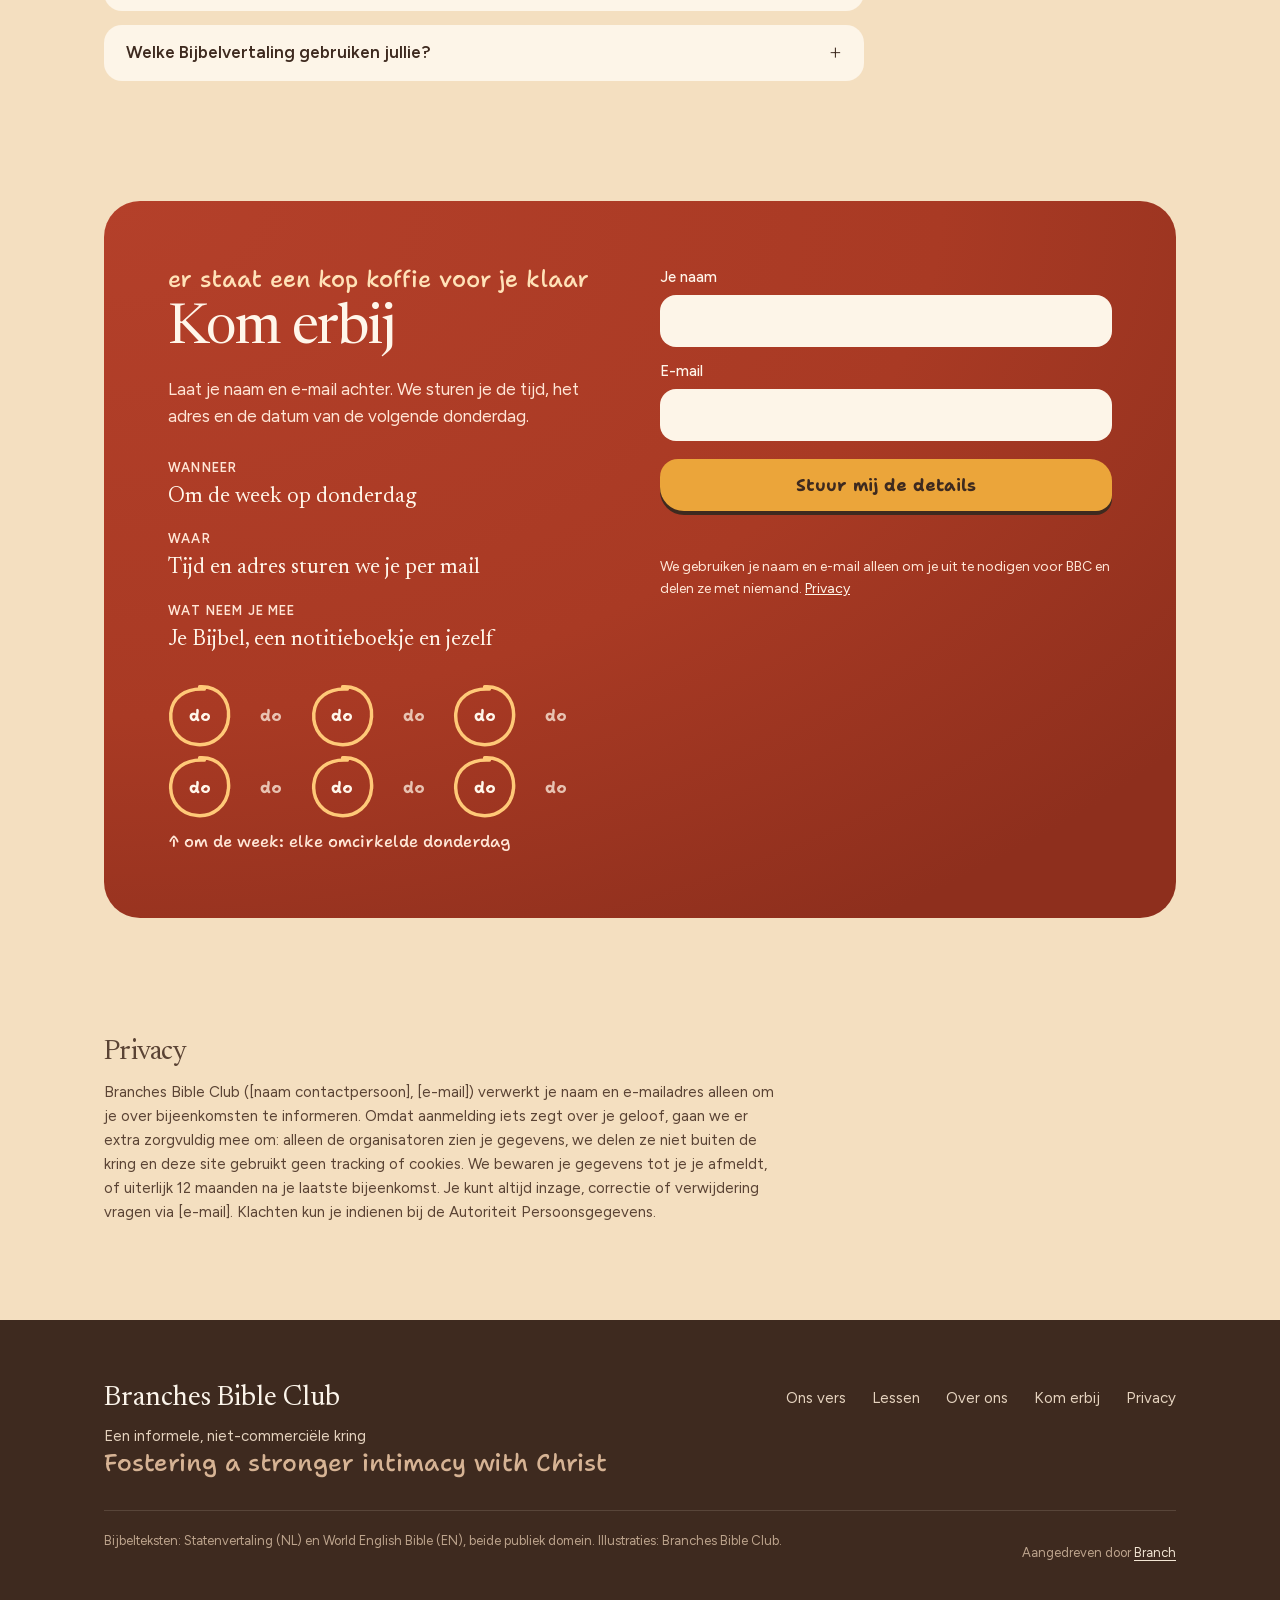
==== commit 725a884d: "Refactor code structure for improved readability and maintainability" ====
--- a/index.html
+++ b/index.html
@@ -1,39 +1,65 @@
 <!DOCTYPE html>
-<html lang="en" data-lang="en">
+<html lang="nl">
 <head>
 <meta charset="utf-8">
 <meta name="viewport" content="width=device-width, initial-scale=1, viewport-fit=cover">
-<title>Branches Bible Club · Every other Thursday, together in the Bible</title>
-<meta name="description" content="Branches Bible Club (BBC): women who open the Bible together every other Thursday. Centred on John 14:22-23 and rooted in Christ, the true Vine.">
-<link rel="alternate" hreflang="en" href="#">
-<meta property="og:title" content="Branches Bible Club">
-<meta property="og:description" content="Groeien in intimiteit met Christus. Om de week op donderdag.">
+<title lang="nl">Bijbelstudie voor vrouwen op donderdag | Branches Bible Club</title>
+<meta lang="nl" name="description" content="Bijbelstudie voor vrouwen: om de week op donderdag samen de Bijbel lezen, praten en bidden bij koffie en kaarslicht. Kom dichter bij Christus. Schuif aan!">
+<meta lang="nl" property="og:locale" content="nl_NL">
+<meta lang="nl" property="og:locale:alternate" content="en_GB">
+<meta lang="nl" property="og:title" content="Bijbelstudie voor vrouwen, om de week op donderdag">
+<meta lang="nl" property="og:description" content="Samen de Bijbel lezen, praten en bidden bij koffie en kaarslicht. Een kring van vrouwen die dichter bij Christus wil komen. Schuif aan!">
+<meta lang="nl" property="og:image" content="https://anth-05.github.io/branchesbibleclub/assets/og-nl.jpg">
+<meta lang="nl" property="og:image:alt" content="Illustratie van vier vrouwen op een kleed met opengeslagen Bijbels, koffie en kaarsjes, met het logo van Branches Bible Club">
+<meta lang="nl" name="twitter:image" content="https://anth-05.github.io/branchesbibleclub/assets/og-nl.jpg">
+<meta lang="nl" name="twitter:image:alt" content="Illustratie van vier vrouwen op een kleed met opengeslagen Bijbels, koffie en kaarsjes, met het logo van Branches Bible Club">
+<script lang="nl" type="application/ld+json">{"@context":"https://schema.org","@graph":[{"@type":"Organization","@id":"https://anth-05.github.io/branchesbibleclub/#org","name":"Branches Bible Club","alternateName":"BBC","url":"https://anth-05.github.io/branchesbibleclub/","logo":{"@type":"ImageObject","@id":"https://anth-05.github.io/branchesbibleclub/#logo","url":"https://anth-05.github.io/branchesbibleclub/assets/logo.png","width":512,"height":512,"caption":"Branches Bible Club"},"image":{"@id":"https://anth-05.github.io/branchesbibleclub/#logo"},"slogan":"Fostering a stronger intimacy with Christ","description":"Een kring van vrouwen die om de week op donderdag samen de Bijbel leest, praat en bidt, om dichter bij Christus te komen."},{"@type":"WebSite","@id":"https://anth-05.github.io/branchesbibleclub/#website","url":"https://anth-05.github.io/branchesbibleclub/","name":"Branches Bible Club","publisher":{"@id":"https://anth-05.github.io/branchesbibleclub/#org"},"inLanguage":["nl-NL","en"]},{"@type":"WebPage","@id":"https://anth-05.github.io/branchesbibleclub/#webpage","url":"https://anth-05.github.io/branchesbibleclub/","name":"Bijbelstudie voor vrouwen op donderdag | Branches Bible Club","description":"Bijbelstudie voor vrouwen: om de week op donderdag samen de Bijbel lezen, praten en bidden bij koffie en kaarslicht. Kom dichter bij Christus. Schuif aan!","inLanguage":"nl-NL","isPartOf":{"@id":"https://anth-05.github.io/branchesbibleclub/#website"},"about":{"@id":"https://anth-05.github.io/branchesbibleclub/#org"},"primaryImageOfPage":{"@type":"ImageObject","url":"https://anth-05.github.io/branchesbibleclub/assets/og-nl.jpg","width":1200,"height":630},"dateModified":"2026-11-25","workTranslation":{"@id":"https://anth-05.github.io/branchesbibleclub/en/#webpage"}}]}</script>
+<meta name="robots" content="index, follow, max-image-preview:large">
+<link rel="canonical" href="https://anth-05.github.io/branchesbibleclub/">
+<link rel="alternate" hreflang="nl" href="https://anth-05.github.io/branchesbibleclub/">
+<link rel="alternate" hreflang="en" href="https://anth-05.github.io/branchesbibleclub/en/">
+<link rel="alternate" hreflang="x-default" href="https://anth-05.github.io/branchesbibleclub/">
+<meta name="author" content="Branches Bible Club">
+<meta name="application-name" content="Branches Bible Club">
+<meta name="apple-mobile-web-app-title" content="BBC">
 <meta name="theme-color" content="#F4DFC0">
-<link rel="preconnect" href="https://fonts.googleapis.com">
-<link rel="preconnect" href="https://fonts.gstatic.com" crossorigin>
-<link rel="stylesheet" href="https://fonts.googleapis.com/css2?family=Caveat:wght@500;600&family=Shantell+Sans:wght@500;700;800&family=Figtree:wght@400;500;600&family=Newsreader:ital,opsz,wght@0,6..72,400;0,6..72,500;1,6..72,400;1,6..72,500&display=swap">
-<script type="application/ld+json">{"@context":"https://schema.org","@type":"Organization","name":"Branches Bible Club","alternateName":"BBC","description":"Vrouwen die om de week op donderdag samen de Bijbel lezen.","slogan":"Fostering a stronger intimacy with Christ"}</script>
+<meta name="color-scheme" content="light">
+<meta name="format-detection" content="telephone=no">
+<meta property="og:type" content="website">
+<meta property="og:site_name" content="Branches Bible Club">
+<meta property="og:url" content="https://anth-05.github.io/branchesbibleclub/">
+<meta property="og:image:type" content="image/jpeg">
+<meta property="og:image:width" content="1200">
+<meta property="og:image:height" content="630">
+<meta name="twitter:card" content="summary_large_image">
+<link rel="icon" href="favicon.ico" sizes="32x32">
+<link rel="icon" href="favicon.svg" type="image/svg+xml">
+<link rel="apple-touch-icon" href="apple-touch-icon.png">
+<link rel="manifest" href="site.webmanifest">
+<link rel="preload" href="assets/fonts/newsreader.woff2" as="font" type="font/woff2" crossorigin>
+<link rel="preload" href="assets/fonts/figtree.woff2" as="font" type="font/woff2" crossorigin>
+<link rel="stylesheet" href="assets/fonts.css">
+<!-- Search Console: paste the google-site-verification meta tag here (Dutch page only is enough) -->
 <style>
 /* CONCEPT A: the club's own journal, now in the poster's beige.
    Colours sampled from the poster: oatmeal rug, caramel sofa, terracotta sweaters, candle glow, walnut. */
 :root{
 --bg:#F4DFC0;--paper:#FDF5E8;--oat:#EEC994;--caramel:#C47A34;--terra:#B4402A;--terraInk:#FFF6EA;--gold:#EBA53A;--leaf:#5F8A3A;
---walnut:#3E2A1F;--ink:#3E2A1F;--body:#5A4334;--muted:#7A6150;--sage:#D5E2AE;--sageInk:#33501F;
+--walnut:#3E2A1F;--ink:#3E2A1F;--body:#5A4334;--muted:#6B5242;--terraText:#9E3522;--onTerra:#FFE6D6;--sage:#D5E2AE;--sageInk:#33501F;
 --line:rgba(62,42,31,.14);--shadow:rgba(62,35,20,.42)}
 *{box-sizing:border-box;min-width:0}
 html{scroll-padding-top:80px;-webkit-text-size-adjust:100%;scroll-behavior:smooth}
 @media(prefers-reduced-motion:reduce){html{scroll-behavior:auto}}
-body{margin:0;background:var(--bg);color:var(--ink);font:17px/1.6 Figtree,system-ui,sans-serif;overflow-x:clip;-webkit-tap-highlight-color:transparent}
-html[data-lang=nl] body [lang=en],html[data-lang=en] body [lang=nl]{display:none!important}
-a{color:var(--terra)}
+body{margin:0;background:var(--bg);color:var(--ink);font:17px/1.6 Figtree,system-ui,sans-serif;font-optical-sizing:auto;overflow-x:clip;-webkit-tap-highlight-color:transparent}
+a{color:var(--terraText)}
 h1,h2,h3,.serif{font-family:Newsreader,Georgia,serif;font-weight:400;text-wrap:balance;margin:0}
 h1{font-size:clamp(46px,7.4vw,96px);line-height:.98;letter-spacing:-.028em}
 h2{font-size:clamp(34px,4.6vw,56px);line-height:1.04;letter-spacing:-.02em}
 h3{font-size:clamp(25px,2.8vw,32px);line-height:1.15;letter-spacing:-.012em}
 p{margin:0}
-em{font-style:italic;color:var(--terra)}
+em{font-style:italic;color:var(--terraText)}
 .wrap{max-width:1200px;margin:0 auto;padding-inline:max(5vw,20px)}
-.note{font-family:Caveat,cursive;font-size:27px;line-height:1.15;color:var(--terra)}
+.note{font:500 23px/1.25 "Shantell Sans",cursive;color:var(--terraText)}
 .label{font-size:13px;font-weight:600;letter-spacing:.09em;text-transform:uppercase;color:var(--muted)}
 .lead{font-size:clamp(18px,2vw,20px);color:var(--body);max-width:44ch}
 section{padding-block:clamp(64px,10vw,120px)}
@@ -41,32 +67,33 @@
 .btn{display:inline-flex;align-items:center;justify-content:center;gap:10px;min-height:52px;padding:0 26px;border:0;border-radius:18px 22px 16px 24px;background:var(--terra);color:var(--terraInk);font:700 17px "Shantell Sans",cursive;text-decoration:none;cursor:pointer;box-shadow:0 4px 0 #7A2A1A;transition:transform 120ms,box-shadow 120ms}
 .btn:active{transform:translateY(3px);box-shadow:0 1px 0 #7A2A1A}
 .btn.line{background:var(--paper);color:var(--ink);box-shadow:inset 0 0 0 2px var(--ink),0 4px 0 var(--ink)}.btn.line:active{box-shadow:inset 0 0 0 2px var(--ink),0 1px 0 var(--ink)}
-:focus-visible{outline:2.5px solid var(--terra);outline-offset:3px}
-
+:focus-visible{outline:2.5px solid var(--terraText);outline-offset:3px}
+.join :focus-visible,footer :focus-visible,.band :focus-visible{outline-color:var(--onTerra)}
+.skip{position:absolute;left:16px;top:-80px;z-index:50;padding:12px 18px;border-radius:12px;background:var(--walnut);color:var(--paper);text-decoration:none;font-weight:600}.skip:focus{top:12px}
 /* playful layer from concept 2 */
 .hand{font-family:"Shantell Sans",cursive}
-.hi{font:700 24px/1 "Shantell Sans",cursive;color:var(--terra);margin-bottom:-8px}
+.note+h2{margin-top:8px}
+.hi{font:700 24px/1 "Shantell Sans",cursive;color:var(--terraText);margin-bottom:-8px}
 .u{position:relative;white-space:nowrap}.u>svg{position:absolute;left:-2%;bottom:-.12em;width:104%;height:.3em;color:var(--gold)}
 hr.wave{border:0;margin:0;height:14px;background:url("data:image/svg+xml,%3Csvg xmlns='http://www.w3.org/2000/svg' width='120' height='14'%3E%3Cpath d='M0 7 Q15 1 30 7 T60 7 T90 7 T120 7' fill='none' stroke='%23D39B5E' stroke-width='2'/%3E%3C/svg%3E") repeat-x center}
 .sun{position:absolute;left:-26px;top:-30px;width:76px;color:var(--gold);z-index:2}
-@media(prefers-reduced-motion:no-preference){.sun{animation:turn 20s linear infinite}@keyframes turn{to{transform:rotate(360deg)}}}
+@media(prefers-reduced-motion:no-preference){.sun{animation:turn 20s cubic-bezier(.2,.8,.2,1) 1}@keyframes turn{to{transform:rotate(360deg)}}}
 .bubbles{display:flex;flex-direction:column;gap:16px}
 .bub{max-width:90%;margin:0;padding:20px 24px;border-radius:26px;font:400 clamp(20px,2.2vw,26px)/1.38 Newsreader,Georgia,serif}
 .bub small{display:block;font:700 15px "Shantell Sans",cursive;margin-bottom:6px;text-transform:lowercase}
 .bub.q{background:var(--oat);color:var(--walnut);border-bottom-left-radius:6px;align-self:flex-start;font-style:italic}
 .bub.q small{color:#7A3317}
 .bub.a{background:var(--terra);color:#FFF6EA;border-bottom-right-radius:6px;align-self:flex-end}
-.bub.a small{color:#FFD3B6}.bub.a em{color:#FFD08A}
+.bub.a small{color:#FFE9D6}.bub.a em{color:#FFD08A}
 .src{align-self:flex-end;font-size:14px;color:var(--muted)}
 .cal{display:grid;grid-template-columns:repeat(6,minmax(0,1fr));gap:8px;max-width:420px;margin-top:30px}
-.day{aspect-ratio:1;border-radius:50%;display:grid;place-items:center;font:700 16px "Shantell Sans",cursive;color:rgba(255,241,226,.55);position:relative}
+.day{aspect-ratio:1;border-radius:50%;display:grid;place-items:center;font:700 16px "Shantell Sans",cursive;color:rgba(255,241,226,.75);position:relative}
 .day.on{color:#FFF6EA}
 .day.on svg{position:absolute;inset:-3px;width:calc(100% + 6px);height:calc(100% + 6px);color:#FFC978}
 .day.on svg path{stroke-dasharray:1;stroke-dashoffset:1;transition:stroke-dashoffset .7s cubic-bezier(.3,.6,.2,1)}
 .cal.go .day.on svg path{stroke-dashoffset:0}
 @media(prefers-reduced-motion:reduce){.day.on svg path{stroke-dashoffset:0;transition:none}}
 .soon{transform:rotate(-1deg);background:var(--sage);border-color:rgba(51,80,31,.35);color:var(--sageInk)}
-
 /* header */
 .top{position:sticky;top:0;z-index:20;background:rgba(244,223,192,.88);-webkit-backdrop-filter:blur(18px) saturate(150%);backdrop-filter:blur(18px) saturate(150%);box-shadow:0 1px 0 var(--line)}
 .top nav{display:flex;align-items:center;gap:20px;padding-block:10px}
@@ -77,10 +104,10 @@
 .links a{padding:10px 14px;border-radius:999px;text-decoration:none;color:var(--ink)}
 @media(hover:hover){.links a:hover{background:rgba(158,68,48,.09)}}
 .lang{display:flex;border-radius:999px;box-shadow:inset 0 0 0 1.5px var(--line);padding:3px}
-.lang button{min-width:44px;min-height:38px;border:0;border-radius:999px;background:transparent;color:var(--muted);font:600 13px Figtree,sans-serif;letter-spacing:.06em;cursor:pointer}
-.lang button[aria-pressed=true]{background:var(--walnut);color:var(--paper)}
-@media(max-width:860px){.links{display:none}.brand b{font-size:18px}.top .btn{display:none}}
-
+.lang a{min-width:44px;min-height:44px;display:grid;place-items:center;text-decoration:none;border:0;border-radius:999px;background:transparent;color:var(--muted);font:600 13px Figtree,sans-serif;letter-spacing:.06em;cursor:pointer}
+.lang a[aria-current=true]{background:var(--walnut);color:var(--paper)}
+@media(max-width:860px){.links{display:none}.brand b{font-size:18px}.top nav{gap:12px}.top .btn{min-height:44px;padding:0 14px;font-size:14px}}
+@media(max-width:480px){.brand b{display:none}}
 /* hero */
 .hero{display:grid;grid-template-columns:minmax(0,1fr) minmax(0,1.02fr);gap:56px;align-items:center;padding-block:clamp(36px,6vw,80px) clamp(64px,8vw,104px)}
 .stack{display:flex;flex-direction:column;gap:24px}
@@ -90,12 +117,11 @@
 .frame{position:relative;padding-bottom:124px}.frame::before{content:"";position:absolute;inset:-14% -12%;background:radial-gradient(closest-side,rgba(247,170,70,.6),rgba(247,170,70,0));z-index:-1}
 .photo{margin:0;background:var(--paper);padding:14px 14px 56px;border-radius:6px;transform:rotate(1.8deg);box-shadow:0 34px 60px -30px var(--shadow)}
 .photo img{display:block;width:100%;height:auto;aspect-ratio:722/736;object-fit:cover;border-radius:3px}
-.photo figcaption{position:absolute;left:28px;bottom:14px;font:500 25px Caveat,cursive;color:var(--muted)}
+.photo figcaption{position:absolute;left:28px;right:28px;bottom:16px;display:flex;justify-content:space-between;align-items:baseline;font:500 21px "Shantell Sans",cursive;color:var(--muted)}.photo figcaption small{font:500 12px Figtree,sans-serif;letter-spacing:.08em;text-transform:uppercase}
 .tape{position:absolute;top:-14px;left:50%;width:120px;height:30px;background:rgba(228,210,184,.85);transform:translateX(-50%) rotate(-3deg)}
 .vcard{position:absolute;right:-6%;bottom:0;width:min(330px,78%);background:var(--walnut);color:var(--paper);border-radius:18px;padding:22px 24px;transform:rotate(-2.5deg);box-shadow:0 26px 50px -24px var(--shadow)}
 .vcard q{display:block;font:italic 20px/1.38 Newsreader,Georgia,serif;quotes:"“" "”"}
 .vcard .label{color:#FFC978;margin-top:10px}
-
 /* anchor verse */
 .anchor{background:var(--paper)}
 .anchor .in{display:grid;grid-template-columns:minmax(0,.8fr) minmax(0,1.6fr);gap:40px 72px}
@@ -107,32 +133,31 @@
 .three div{padding:26px 24px;border-radius:22px;background:var(--bg)}
 .three b{display:block;font:400 44px/1 Newsreader,Georgia,serif;color:var(--terra);margin-bottom:12px}
 .three div:nth-child(1){background:var(--terra);color:var(--terraInk)}.three div:nth-child(1) b,.three div:nth-child(1) p{color:#FFE1C6!important}
-.three div:nth-child(2){background:var(--leaf);color:#F4F8E8}.three div:nth-child(2) b{color:#E4F0B8}
+.three div:nth-child(2){background:#4E7430;color:#F4F8E8}.three div:nth-child(2) b{color:#E4F0B8}
 .three div:nth-child(3){background:var(--gold);color:var(--walnut)}.three div:nth-child(3) b{color:#7A3317}.three div:nth-child(3) p{color:#4A2A16!important}
-
 /* vine band */
-.band{background:radial-gradient(120% 140% at 85% 30%,#C4552F 0%,#9A3622 55%,#7A2A1A 100%);color:#FFF1E2;position:relative;overflow:hidden}
+.band{background:radial-gradient(120% 140% at 85% 30%,#B4402A 0%,#9A3622 55%,#7A2A1A 100%);color:#FFF1E2;position:relative;overflow:hidden}
 .band .in{display:grid;grid-template-columns:minmax(0,1.3fr) minmax(0,1fr);gap:48px 72px;align-items:center}
 .band blockquote{margin:0;font:400 clamp(32px,4.4vw,58px)/1.1 Newsreader,Georgia,serif;letter-spacing:-.02em}
 .band blockquote em{color:#FFC978}
-.band .label{color:#FFD3B2}
-.band p.txt{color:#FCE3CF;font-size:18px;max-width:42ch}
+.band .label{color:var(--onTerra)}
+.band p.txt{color:var(--onTerra);font-size:18px;max-width:42ch}
 .vinedraw path{stroke-dasharray:1;stroke-dashoffset:1;transition:stroke-dashoffset 2.4s cubic-bezier(.3,.6,.2,1)}
 .vinedraw.grow path{stroke-dashoffset:0}
 .vinedraw .leaf{opacity:0;transform-box:fill-box;transform-origin:0% 100%;transform:scale(.3);transition:opacity .5s,transform .7s cubic-bezier(.3,1.4,.5,1)}
 .vinedraw.grow .leaf{opacity:1;transform:none}
 .vinedraw .tag{opacity:0;transition:opacity .6s 1.6s}.vinedraw.grow .tag{opacity:1}
 @media(prefers-reduced-motion:reduce){.vinedraw path{stroke-dashoffset:0;transition:none}.vinedraw .leaf,.vinedraw .tag{opacity:1;transform:none;transition:none}}
-
 /* lessons */
 .lhead{display:flex;flex-wrap:wrap;justify-content:space-between;align-items:flex-end;gap:20px 40px;margin-bottom:40px}
+.entry>div{max-width:68ch}
 .entry{display:grid;grid-template-columns:150px minmax(0,1fr);gap:24px 48px;padding:36px 0;border-top:1px solid var(--line)}
 .entry:last-child{border-bottom:1px solid var(--line)}
 .date{font:600 14px Figtree;color:var(--muted)}
 .date b{display:block;font:400 48px/1 Newsreader,Georgia,serif;color:var(--terra);margin-bottom:6px}
 .entry h3{margin:4px 0 14px}
 .keys{list-style:none;margin:18px 0 0;padding:0;display:grid;gap:10px}
-.keys li{display:flex;gap:16px;align-items:flex-start;padding:18px 20px;border-radius:18px;background:var(--paper);font-size:17px;color:var(--body)}
+.keys{gap:0}.keys li{display:flex;gap:16px;align-items:flex-start;padding:16px 0;border-top:1px solid var(--line);font-size:17px;color:var(--body)}.keys li:first-child{border-top:0}
 .keys li i{flex:none;width:34px;height:34px;border-radius:50%;display:grid;place-items:center;font:italic 17px Newsreader,Georgia,serif;background:var(--terra);color:#fff}.keys li:nth-child(2) i{background:var(--leaf)}.keys li:nth-child(3) i{background:var(--gold);color:var(--walnut)}
 .keys strong{color:var(--ink)}
 details{margin-top:14px;border-radius:18px;background:var(--sage);color:var(--sageInk)}
@@ -142,9 +167,8 @@
 details[open] summary::after{transform:rotate(45deg)}
 details .in{padding:0 22px 22px;display:grid;gap:12px}
 details .in p{font:italic 20px/1.4 Newsreader,Georgia,serif}
-.pray{padding:18px 20px;border-radius:16px;background:var(--walnut);color:var(--paper)}
+.pray{padding:16px 20px;border-radius:16px;background:var(--walnut);color:var(--paper);font:italic 20px/1.4 Newsreader,Georgia,serif}.pray .label{display:block;color:#E7C9A9;font-style:normal;margin-bottom:4px}
 .soon{padding:28px;border-radius:22px;border:1.5px dashed rgba(62,42,31,.28);color:var(--muted)}
-
 /* about + join */
 .two{display:grid;grid-template-columns:minmax(0,1fr) minmax(0,1.3fr);gap:40px 80px;align-items:center}
 .cut{margin:0;border-radius:200px 200px 24px 24px;overflow:hidden;aspect-ratio:4/5;background:var(--oat)}
@@ -152,27 +176,25 @@
 .vals{display:grid;gap:14px;margin-top:28px}
 .vals div{display:flex;gap:16px;align-items:baseline;padding-top:14px;border-top:1px solid var(--line)}
 .vals b{font:400 24px Newsreader,Georgia,serif;min-width:6.5em}
-.join{border-radius:36px;background:radial-gradient(130% 120% at 0% 0%,#D0582F,#A93A24 60%,#8E2F1D);color:var(--terraInk);padding:clamp(32px,5vw,64px);display:grid;grid-template-columns:minmax(0,1fr) minmax(0,1fr);gap:40px}
-.join .note{color:#FFD08A}
+.join{border-radius:36px;background:radial-gradient(130% 120% at 0% 0%,#B4402A,#A93A24 60%,#8E2F1D);color:var(--terraInk);padding:clamp(32px,5vw,64px);display:grid;grid-template-columns:minmax(0,1fr) minmax(0,1fr);gap:40px}
+.join .note{color:#FFE2B8}.join .intro{margin-top:16px;color:var(--onTerra);max-width:44ch}
 dl{margin:28px 0 0;display:grid;gap:18px}
-dt{font-size:13px;font-weight:600;letter-spacing:.09em;text-transform:uppercase;color:#F2CDB6}
+dt{font-size:13px;font-weight:600;letter-spacing:.09em;text-transform:uppercase;color:var(--onTerra)}
 dd{margin:4px 0 0;font:400 22px/1.3 Newsreader,Georgia,serif}
-.ph{opacity:.8;font-size:.85em}
 form{display:flex;flex-direction:column;gap:12px}
 form label{display:flex;flex-direction:column;gap:6px;font-size:15px;font-weight:500}
 form input{min-height:52px;padding:0 18px;border:0;border-radius:16px;background:var(--paper);color:var(--ink);font:inherit;font-size:16px}
 form .btn{background:var(--gold);color:#3E2A1F;margin-top:6px;box-shadow:0 4px 0 #3E2A1F}
-#msg{font-size:15px;color:#F7DCCB;min-height:1.4em}
-
+#msg{font-size:15px;color:var(--onTerra);min-height:1.4em}.fine-print{font-size:14px;color:var(--onTerra)}.fine-print a{color:#FFF6EA}
+.faq{max-width:760px}.faq summary h3{font:600 17px/1.4 Figtree,sans-serif;letter-spacing:0;padding-block:14px}.faq details{background:var(--paper);color:var(--ink)}.faq details p{font:17px/1.6 Figtree,sans-serif;color:var(--body)}
+.privacy{padding-block:0 clamp(48px,8vw,96px)}.privacy .in{max-width:68ch;font-size:15px;color:var(--body)}.privacy h2{font-size:28px;margin-bottom:12px}
 footer{background:var(--walnut);color:#E5D3BF;padding-block:56px 40px}
 footer .in{display:flex;flex-wrap:wrap;justify-content:space-between;gap:24px}
 footer a{color:#E5D3BF;text-decoration:none;display:inline-block;padding:10px 0}
 footer .fine{margin-top:32px;padding-top:20px;border-top:1px solid rgba(243,230,212,.14);display:flex;flex-wrap:wrap;justify-content:space-between;gap:10px;font-size:13px;color:#BDA48D}
-footer .fine a{padding:0;color:#F3E6D4;text-decoration:underline;text-underline-offset:3px}
-
-.totop{position:fixed;right:max(18px,env(safe-area-inset-right));bottom:calc(18px + env(safe-area-inset-bottom));z-index:40;width:52px;height:52px;border-radius:50%;border:0;background:var(--terra);color:var(--paper);display:grid;place-items:center;cursor:pointer;box-shadow:0 14px 30px -12px var(--shadow);opacity:0;transform:translateY(16px) scale(.9);pointer-events:none;transition:opacity 220ms,transform 360ms cubic-bezier(.3,1.3,.5,1)}
+footer .fine a{padding:12px 0;color:#F3E6D4;text-decoration:underline;text-underline-offset:3px}
+.totop{position:fixed;right:max(18px,env(safe-area-inset-right));bottom:calc(18px + env(safe-area-inset-bottom));z-index:40;width:52px;height:52px;border-radius:50%;border:0;background:var(--terra);color:var(--paper);display:grid;place-items:center;cursor:pointer;box-shadow:0 14px 30px -12px var(--shadow);opacity:0;transform:translateY(16px) scale(.9);pointer-events:none;transition:opacity 220ms,transform 360ms cubic-bezier(.2,.8,.2,1)}
 .totop.on{opacity:1;transform:none;pointer-events:auto}
-
 @media(max-width:900px){
  .hero,.anchor .in,.band .in,.two,.join{grid-template-columns:minmax(0,1fr)}
  .three{grid-template-columns:minmax(0,1fr)}
@@ -185,64 +207,60 @@
 </style>
 </head>
 <body>
-
+<a class="skip" href="#main">Naar de inhoud</a>
 <svg width="0" height="0" style="position:absolute" aria-hidden="true"><symbol id="ul" viewBox="0 0 200 20" preserveAspectRatio="none"><path d="M3 13 C50 4 120 4 197 11" fill="none" stroke="currentColor" stroke-width="5" stroke-linecap="round"/></symbol><symbol id="ring" viewBox="0 0 60 60"><path pathLength="1" d="M30 5 C46 4 56 16 55 31 C54 47 41 56 28 55 C13 54 4 42 5 28 C6 15 17 6 34 7" fill="none" stroke="currentColor" stroke-width="3" stroke-linecap="round"/></symbol></svg>
-
 <header class="top">
- <nav class="wrap" aria-label="Main">
+ <nav class="wrap" aria-label="Hoofdmenu">
   <a class="brand" href="#top" aria-label="Branches Bible Club, naar het begin">
    <svg class="badge" width="46" height="46" viewBox="0 0 100 100" aria-hidden="true"><defs><path id="ct" d="M50 50 m-34 0 a34 34 0 1 1 68 0"/><path id="cb" d="M50 50 m-38 0 a38 38 0 0 0 76 0"/></defs><circle cx="50" cy="50" r="48" fill="currentColor"/><circle cx="50" cy="50" r="44" fill="none" stroke="#FBF4EA" stroke-width="1.2"/><text font-family="Newsreader,Georgia,serif" font-size="12.5" letter-spacing="2" fill="#FBF4EA"><textPath href="#ct" startOffset="50%" text-anchor="middle">BRANCHES</textPath></text><text font-family="Newsreader,Georgia,serif" font-size="10.5" letter-spacing="2" fill="#FBF4EA"><textPath href="#cb" startOffset="50%" text-anchor="middle">BIBLE CLUB</textPath></text><text x="50" y="58" text-anchor="middle" font-family="Newsreader,Georgia,serif" font-size="22" fill="#FBF4EA">BBC</text></svg>
    <b>Branches Bible Club</b>
   </a>
   <div class="links">
-   <a href="#vers"><span lang="nl">Ons vers</span><span lang="en">Our verse</span></a>
-   <a href="#lessen"><span lang="nl">Lessen</span><span lang="en">Lessons</span></a>
-   <a href="#over"><span lang="nl">Over ons</span><span lang="en">About</span></a>
-  </div>
-  <div class="lang" role="group" aria-label="Taal / Language"><button type="button" data-set="en" aria-pressed="true">EN</button><button type="button" data-set="nl" aria-pressed="false">NL</button></div>
-  <a class="btn" href="#kom" style="min-height:44px;padding:0 20px;font-size:15px"><span lang="nl">Kom erbij</span><span lang="en">Join us</span></a>
+   <a href="#vers">Ons vers</a>
+   <a href="#lessen">Lessen</a>
+   <a href="#over">Over ons</a>
+  </div>
+  <div class="lang" role="group" aria-label="Taal"><a href="" hreflang="nl" aria-current="true" aria-label="Nederlands">NL</a><a href="en/" hreflang="en" lang="en" aria-label="English">EN</a></div>
+  <a class="btn" href="#kom" >Kom erbij</a>
  </nav>
 </header>
-
-<main id="top">
+<main id="main"><span id="top"></span>
  <div class="wrap hero">
   <div class="stack">
-   <p class="hi"><span lang="en">hello there,</span><span lang="nl">hallo,</span></p>
-   <span class="when"><i aria-hidden="true"><span lang="en">th</span><span lang="nl">do</span></i><span lang="nl">Om de week op donderdag</span><span lang="en">Every other Thursday</span></span>
-   <h1><span lang="nl">Dichter bij <em>Christus</em>, <span class="u">samen<svg aria-hidden="true"><use href="#ul"/></svg></span> aan tafel.</span><span lang="en">Closer to <em>Christ</em>, <span class="u">together<svg aria-hidden="true"><use href="#ul"/></svg></span> at the table.</span></h1>
-   <p class="lead"><span lang="nl">Branches Bible Club is een kring van vrouwen die om de week op donderdag de Bijbel openslaat. We lezen, we praten (veel), we bidden, en bij koffie en kaarsjes zoeken we één ding: een diepere intimiteit met Christus.</span><span lang="en">Branches Bible Club is a circle of women who open the Bible together every other Thursday. We read, we talk (a lot), we pray, and over coffee and candles we pursue one thing: a stronger intimacy with Christ.</span></p>
-   <div class="row"><a class="btn" href="#kom"><span lang="nl">Schuif aan</span><span lang="en">Pull up a chair</span> <span aria-hidden="true">→</span></a><a class="btn line" href="#lessen"><span lang="nl">Wat we leerden</span><span lang="en">What we've learned</span></a></div>
+   <p class="hi">hallo,</p>
+   <p class="when"><i aria-hidden="true">do</i>Bijbelstudie voor vrouwen · om de week op donderdag</p>
+   <h1>Dichter bij <em>Christus</em>, <span class="u">samen<svg aria-hidden="true"><use href="#ul"/></svg></span> aan tafel.</h1>
+   <p class="lead">Branches Bible Club is een bijbelstudie voor vrouwen: een kring die om de week op donderdag samen de Bijbel openslaat. We lezen, we praten (veel), we bidden, en bij koffie en kaarsjes zoeken we één ding: een diepere intimiteit met Christus.</p>
+   <div class="row"><a class="btn" href="#kom">Kom een donderdag mee <span aria-hidden="true">→</span></a><a class="btn line" href="#lessen">Wat we leerden</a></div>
   </div>
   <div class="frame">
    <svg class="sun" viewBox="0 0 60 60" aria-hidden="true"><g fill="none" stroke="currentColor" stroke-width="3" stroke-linecap="round"><circle cx="30" cy="30" r="10"/><path d="M30 6v8M30 46v8M6 30h8M46 30h8M13 13l6 6M41 41l6 6M13 47l6-6M41 19l6-6"/></g></svg>
-   <figure class="photo"><span class="tape" aria-hidden="true"></span><img src="[data-uri]" width="722" height="736" alt="Illustratie: vier vrouwen op een kleed met opengeslagen Bijbels, koffie, croissants en kaarsjes, met het BBC-logo" fetchpriority="high"><figcaption><span lang="nl">donderdag ✦</span><span lang="en">thursdays ✦</span></figcaption></figure>
-   <aside class="vcard" aria-label="Kernvers"><p class="note" style="color:#E7B48F;font-size:22px"><span lang="nl">waar het om draait</span><span lang="en">what it's all about</span></p><q lang="nl">Wij zullen tot hem komen, en zullen woning bij hem maken.</q><q lang="en">We will come to him, and make our home with him.</q><p class="label"><span lang="en">John 14:23</span><span lang="nl">Johannes 14:23</span></p></aside>
+   <figure class="photo"><span class="tape" aria-hidden="true"></span><picture><source srcset="assets/branches-bible-club-vrouwen-bijbelstudie.webp" type="image/webp"><img src="assets/branches-bible-club-vrouwen-bijbelstudie.jpg" width="722" height="736" alt="Illustratie: vier vrouwen op een kleed met opengeslagen Bijbels, koffie, croissants en kaarsjes, met het logo van Branches Bible Club" fetchpriority="high" decoding="async"></picture><figcaption><span>donderdag ✦</span><small>illustratie</small></figcaption></figure>
+   <aside class="vcard" aria-label="Kernvers"><p class="note" style="color:#E7B48F;font-size:22px">waar het om draait</p><q lang="nl">Wij zullen tot hem komen, en zullen woning bij hem maken.</q><p class="label">Johannes 14:23</p></aside>
   </div>
  </div>
-
  <hr class="wave">
  <section class="anchor" id="vers"><div class="wrap">
   <div class="in">
-   <div class="stack" style="gap:16px"><p class="label"><span lang="nl">Ons kernvers</span><span lang="en">Our anchor verse</span></p><h2><span lang="nl">Johannes 14:22–23</span><span lang="en">John 14:22–23</span></h2><p class="note"><span lang="nl">een vraag, en een belofte</span><span lang="en">a question, and a promise</span></p></div>
+   <div class="stack" style="gap:16px"><p class="label">Ons kernvers</p><h2>Johannes 14:22–23</h2><p class="note">een vraag, en een belofte</p></div>
    <div class="bubbles">
-    <p class="bub q"><small><span lang="nl">judas (niet de iskariot) vraagt</span><span lang="en">judas (not iscariot) asks</span></small><span lang="nl">“Heere, wat is het, dat Gij Uzelven aan ons zult openbaren, en niet aan de wereld?”</span><span lang="en">“Lord, what has happened that you are about to reveal yourself to us, and not to the world?”</span></p>
-    <p class="bub a"><small><span lang="nl">jezus antwoordt</span><span lang="en">jesus answers</span></small><span lang="nl">“Indien Mij iemand liefheeft, die zal Mijn woord bewaren; en Mijn Vader zal hem liefhebben, en Wij zullen tot hem komen, en zullen <em>woning bij hem maken</em>.”</span><span lang="en">“If a man loves me, he will keep my word. My Father will love him, and we will come to him, and <em>make our home with him</em>.”</span></p>
-    <p class="src"><span lang="nl">Johannes 14:22–23 · Statenvertaling</span><span lang="en">John 14:22–23 · World English Bible</span></p>
+    <p class="bub q"><small>judas (niet de iskariot) vraagt</small>“Heere, wat is het, dat Gij Uzelven aan ons zult openbaren, en niet aan de wereld?”</p>
+    <p class="bub a"><small>jezus antwoordt</small>“Zo iemand Mij liefheeft, die zal Mijn woord bewaren; en Mijn Vader zal hem liefhebben, en Wij zullen tot hem komen, en zullen <em>woning bij hem maken</em>.”</p>
+    <p class="src">Johannes 14:22–23 · Statenvertaling</p>
    </div>
   </div>
   <div class="three">
-   <div><b>i</b><h3><span lang="nl">Liefhebben</span><span lang="en">Love Him</span></h3><p style="margin-top:8px;color:var(--body)"><span lang="nl">Het begint niet bij presteren, maar bij liefde voor Hem.</span><span lang="en">It doesn't start with performing. It starts with loving Him.</span></p></div>
-   <div><b>ii</b><h3><span lang="nl">Zijn woord bewaren</span><span lang="en">Keep His word</span></h3><p style="margin-top:8px"><span lang="nl">Daarom lezen we samen: om Zijn woord te kennen en te bewaren.</span><span lang="en">That's why we read together: to know His word and keep it.</span></p></div>
-   <div><b>iii</b><h3><span lang="nl">Hij woont bij ons</span><span lang="en">He makes His home</span></h3><p style="margin-top:8px;color:var(--body)"><span lang="nl">De Vader en de Zoon komen dichtbij. Dat is de intimiteit die we zoeken.</span><span lang="en">The Father and the Son come close. That is the intimacy we're after.</span></p></div>
+   <div><b>i</b><h3>Liefhebben</h3><p style="margin-top:8px;color:var(--body)">Het begint niet bij presteren, maar bij liefde voor Hem.</p></div>
+   <div><b>ii</b><h3>Zijn woord bewaren</h3><p style="margin-top:8px">Daarom lezen we samen: om Zijn woord te kennen en te bewaren.</p></div>
+   <div><b>iii</b><h3>Hij woont bij ons</h3><p style="margin-top:8px;color:var(--body)">De Vader en de Zoon komen dichtbij. Dat is de intimiteit die we zoeken.</p></div>
   </div>
  </div></section>
-
- <section class="band" id="ranken" aria-label="Waarom Branches"><div class="wrap in">
+ <section class="band" id="ranken" aria-labelledby="ranken-h"><div class="wrap in">
   <div class="stack" style="gap:20px">
-   <p class="label"><span lang="nl">Waarom we Branches heten</span><span lang="en">Why we're called Branches</span></p>
-   <blockquote><span lang="nl">“Ik ben de <em>Wijnstok</em>, en gij de ranken.”</span><span lang="en">“I am the <em>vine</em>. You are the branches.”</span></blockquote>
-   <p class="txt"><span lang="nl">Christus is de ware Wijnstok, wij zijn de ranken. Wie in Hem blijft, draagt veel vrucht. Daarom heet ieder lid van BBC een Branch: we groeien alleen als we dicht bij Hem blijven.</span><span lang="en">Christ is the true Vine and we are the branches. Whoever remains in Him bears much fruit. That's why every member of BBC is called a Branch: we only grow when we stay close to Him.</span></p>
-   <p class="label" style="text-transform:none;letter-spacing:0;font-weight:500"><span lang="nl">Johannes 15:5 · Statenvertaling</span><span lang="en">John 15:5 · World English Bible</span></p>
+   <h2 class="label" id="ranken-h">Waarom we Branches heten</h2>
+   <blockquote>“Ik ben de <em>Wijnstok</em>, en gij de ranken.”</blockquote>
+   <p class="txt">Christus is de ware Wijnstok, wij zijn de ranken. Wie in Hem blijft, draagt veel vrucht. Daarom heet ieder lid van BBC een Branch: we groeien alleen als we dicht bij Hem blijven.</p>
+   <p class="label" style="text-transform:none;letter-spacing:0;font-weight:500">Johannes 15:5 · Statenvertaling</p>
   </div>
   <svg class="vinedraw" viewBox="0 0 460 340" width="100%" aria-hidden="true" style="max-width:480px;justify-self:center">
    <g fill="none" stroke="#FFE2C2" stroke-width="3.5" stroke-linecap="round">
@@ -253,84 +271,72 @@
    </g>
    <g fill="#A8CB62"><path class="leaf" style="transition-delay:.7s" d="M50 150 q-34 -4 -40 -36 q36 2 40 36z"/><path class="leaf" style="transition-delay:1s" d="M350 228 q32 -12 48 14 q-32 12 -48 -14z"/><path class="leaf" style="transition-delay:1.2s" d="M420 58 q4 -32 34 -36 q-2 32 -34 36z"/></g>
    <g fill="#FFC978"><circle class="leaf" style="transition-delay:1.4s" cx="300" cy="250" r="11"/><circle class="leaf" style="transition-delay:1.5s" cx="322" cy="256" r="11"/><circle class="leaf" style="transition-delay:1.6s" cx="310" cy="274" r="11"/><circle class="leaf" style="transition-delay:1.5s" cx="90" cy="172" r="10"/><circle class="leaf" style="transition-delay:1.6s" cx="108" cy="184" r="10"/></g>
-   <g class="tag" font-family="Shantell Sans,cursive" font-size="22" font-weight="700" fill="#FFF1E2"><text x="110" y="34" lang="nl">de wijnstok (jezus)</text><text x="110" y="34" lang="en">the vine (jesus)</text><text x="10" y="100" lang="nl">ranken (wij)</text><text x="10" y="100" lang="en">branches (us)</text><text x="250" y="318" lang="nl">vrucht!</text><text x="250" y="318" lang="en">fruit!</text></g>
+   <g class="tag" font-family="Shantell Sans,cursive" font-size="22" font-weight="700" fill="#FFF1E2"><text x="110" y="34" lang="nl">de wijnstok (jezus)</text><text x="10" y="100" lang="nl">ranken (wij)</text><text x="250" y="318" lang="nl">vrucht!</text></g>
   </svg>
  </div></section>
-
  <section id="lessen" style="padding-top:clamp(48px,7vw,88px)"><div class="wrap">
-  <div class="lhead"><div class="stack" style="gap:10px"><p class="note"><span lang="nl">vers van de laatste donderdag</span><span lang="en">fresh from the last Thursday</span></p><h2><span lang="nl">Wat we leerden</span><span lang="en">What we learned</span></h2></div><p class="lead" style="max-width:40ch"><span lang="nl">Na elke bijeenkomst zetten we de belangrijkste lessen hier, zodat je ze kunt nalezen of kunt bijlezen als je er niet bij was.</span><span lang="en">After each gathering we post the main lessons here, so you can look back, or catch up if you missed a Thursday.</span></p></div>
-  <div id="log"></div>
-  <div class="soon" style="margin-top:28px"><p class="note" style="font-size:24px"><span lang="nl">volgende donderdag →</span><span lang="en">next Thursday →</span></p><p><span lang="nl">De lessen van de volgende sessie verschijnen hier na de bijeenkomst.</span><span lang="en">The lessons from the next session will appear here after we meet.</span></p></div>
+  <div class="lhead"><div class="stack" style="gap:10px"><p class="note">vers van de laatste donderdag</p><h2>Wat we leerden</h2></div><p class="lead" style="max-width:40ch">Na elke bijbelstudie zetten we de belangrijkste lessen hier, zodat je ze kunt nalezen of kunt bijlezen als je er niet bij was.</p></div>
+  <article class="entry" id="sessie-01" aria-labelledby="les-01"><p class="date"><b>01</b>Sessie 1</p><div><p class="label">Hooglied 1:1–4</p><h3 id="les-01">Het najagen van intimiteit</h3><ol class="keys"><li><i aria-hidden="true">i</i><span><strong>Intimiteit vraagt om bewust zoeken.</strong> Nabijheid ontstaat niet per ongeluk: de bruid zoekt, vraagt en rent achter Hem aan.</span></li><li><i aria-hidden="true">ii</i><span><strong>Liefde wil de ander beter leren kennen.</strong> Echte liefde verlangt ernaar iemand dieper te kennen.</span></li><li><i aria-hidden="true">iii</i><span><strong>Verder dan routine.</strong> Een relatie met God gaat verder dan religieuze gewoontes, tot echte nabijheid.</span></li></ol><details><summary>Om over na te denken &amp; gebed</summary><div class="in"><p>Zoek ik Gods aanwezigheid, of alleen Zijn zegeningen?</p><p>Hoe ziet bewuste tijd met Christus eruit in mijn leven?</p><p>Wat moet er veranderen in mijn relatie met Hem?</p><p class="pray"><span class="label">Gebed</span>Heer, geef mij een dieper verlangen naar Uw aanwezigheid.</p></div></details></div></article>
+  <div class="soon" style="margin-top:28px"><p class="note" style="font-size:24px">volgende donderdag →</p><p>De lessen van de volgende sessie verschijnen hier na de bijeenkomst.</p></div>
  </div></section>
-
  <section id="over" style="background:linear-gradient(180deg,#FBE9CE,#F6D6A8)"><div class="wrap two">
-  <figure class="cut"><img src="[data-uri]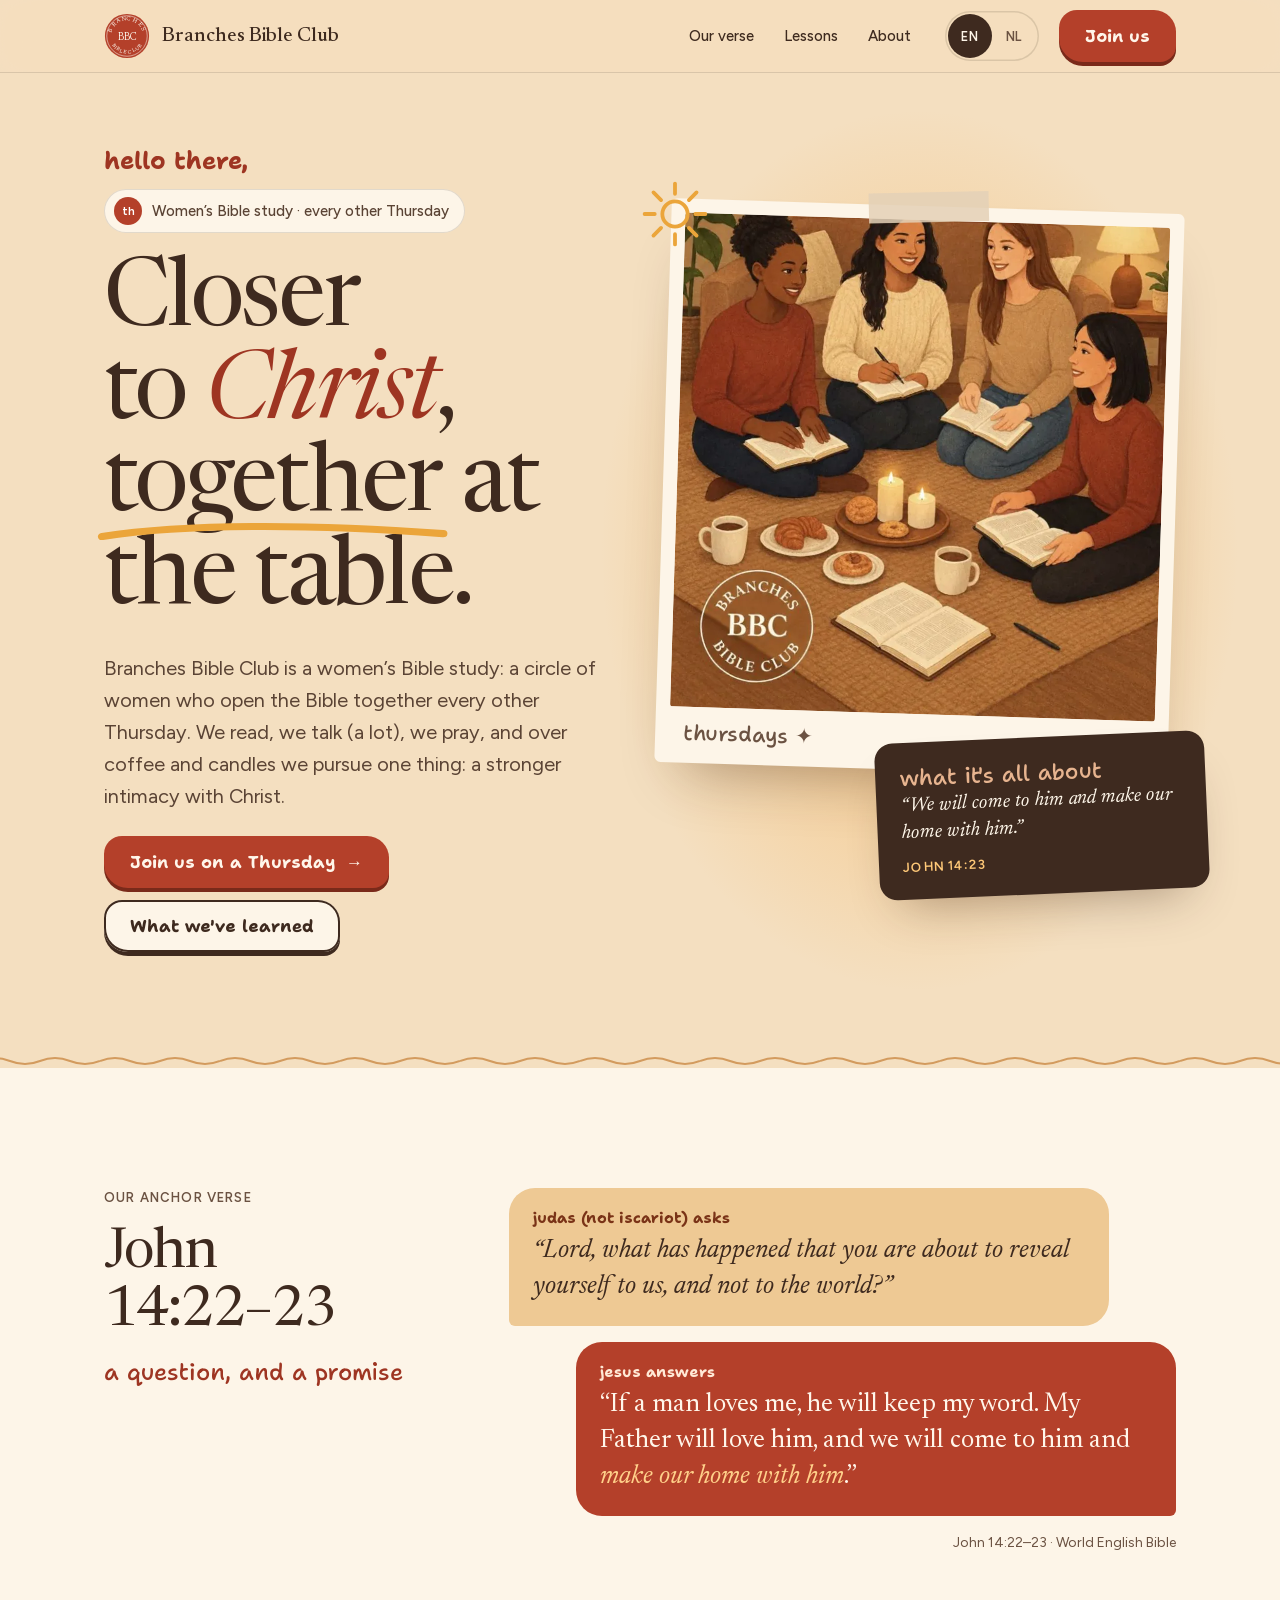
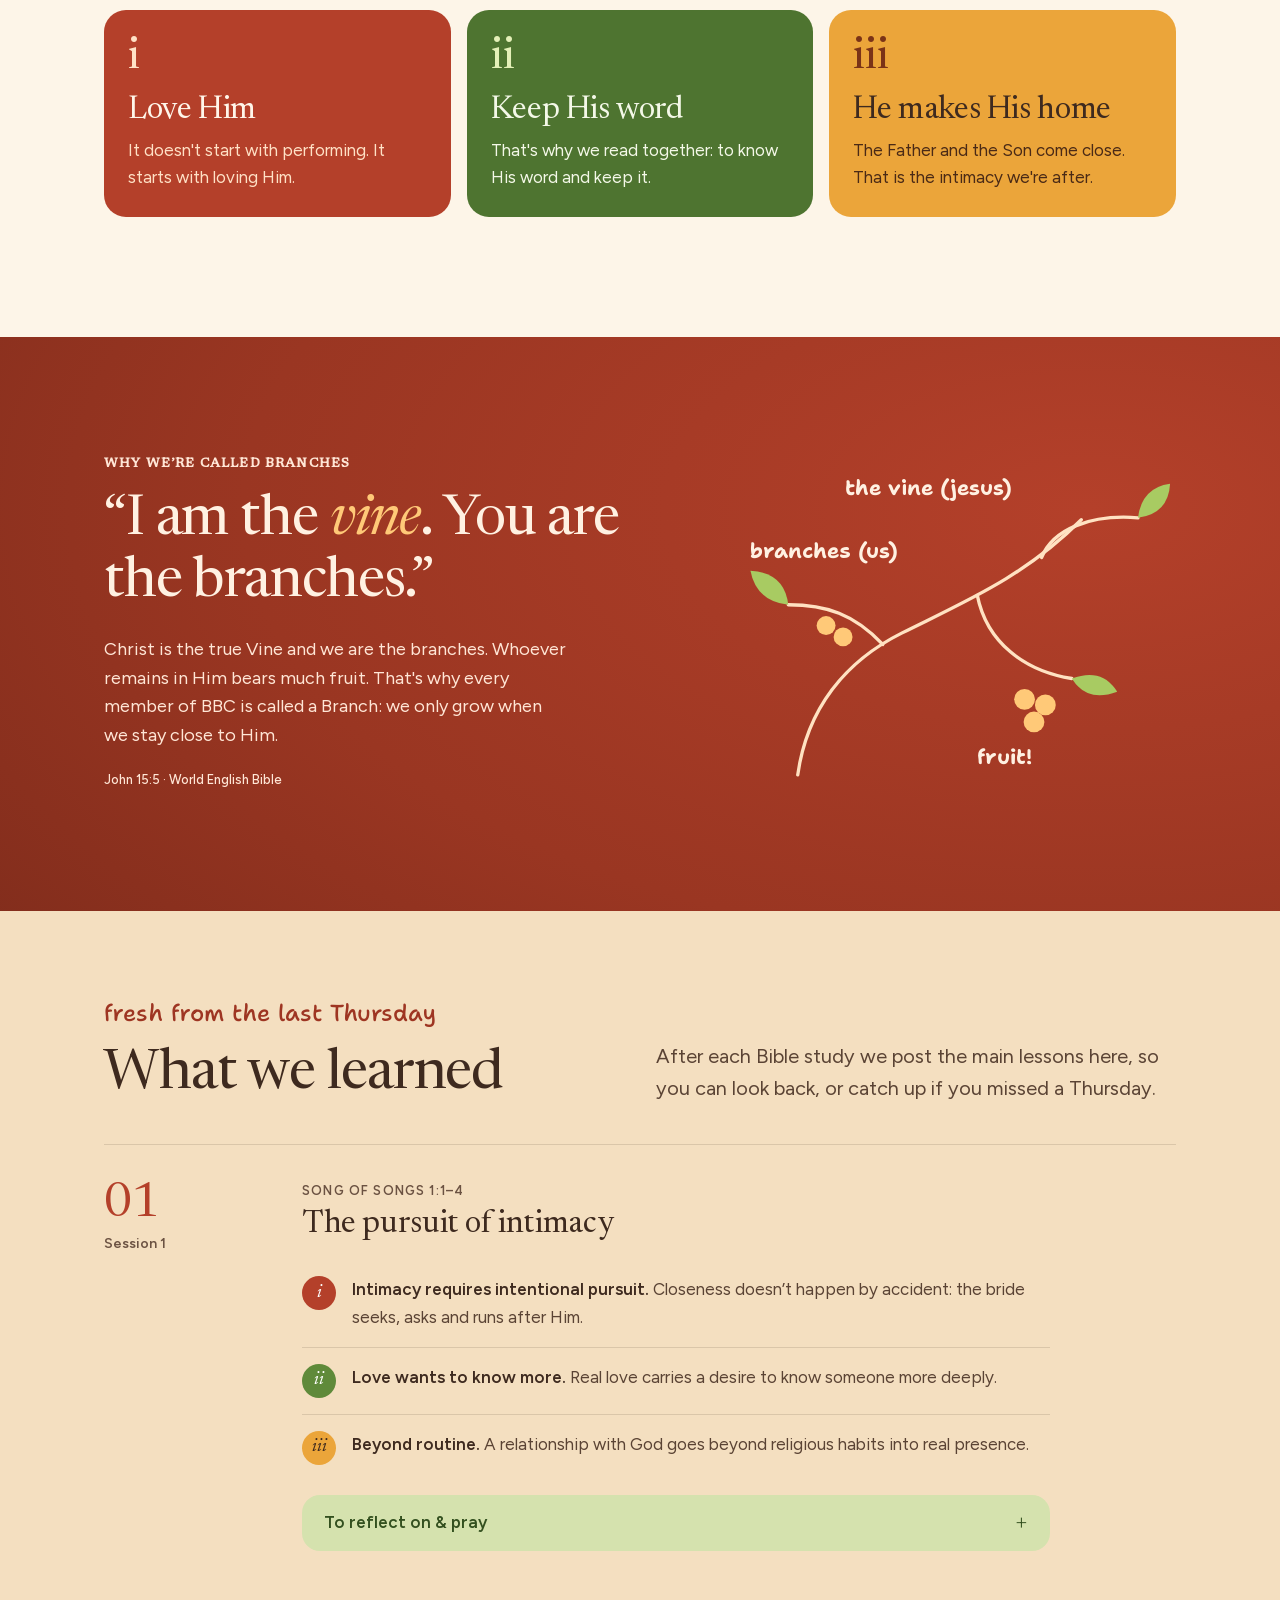
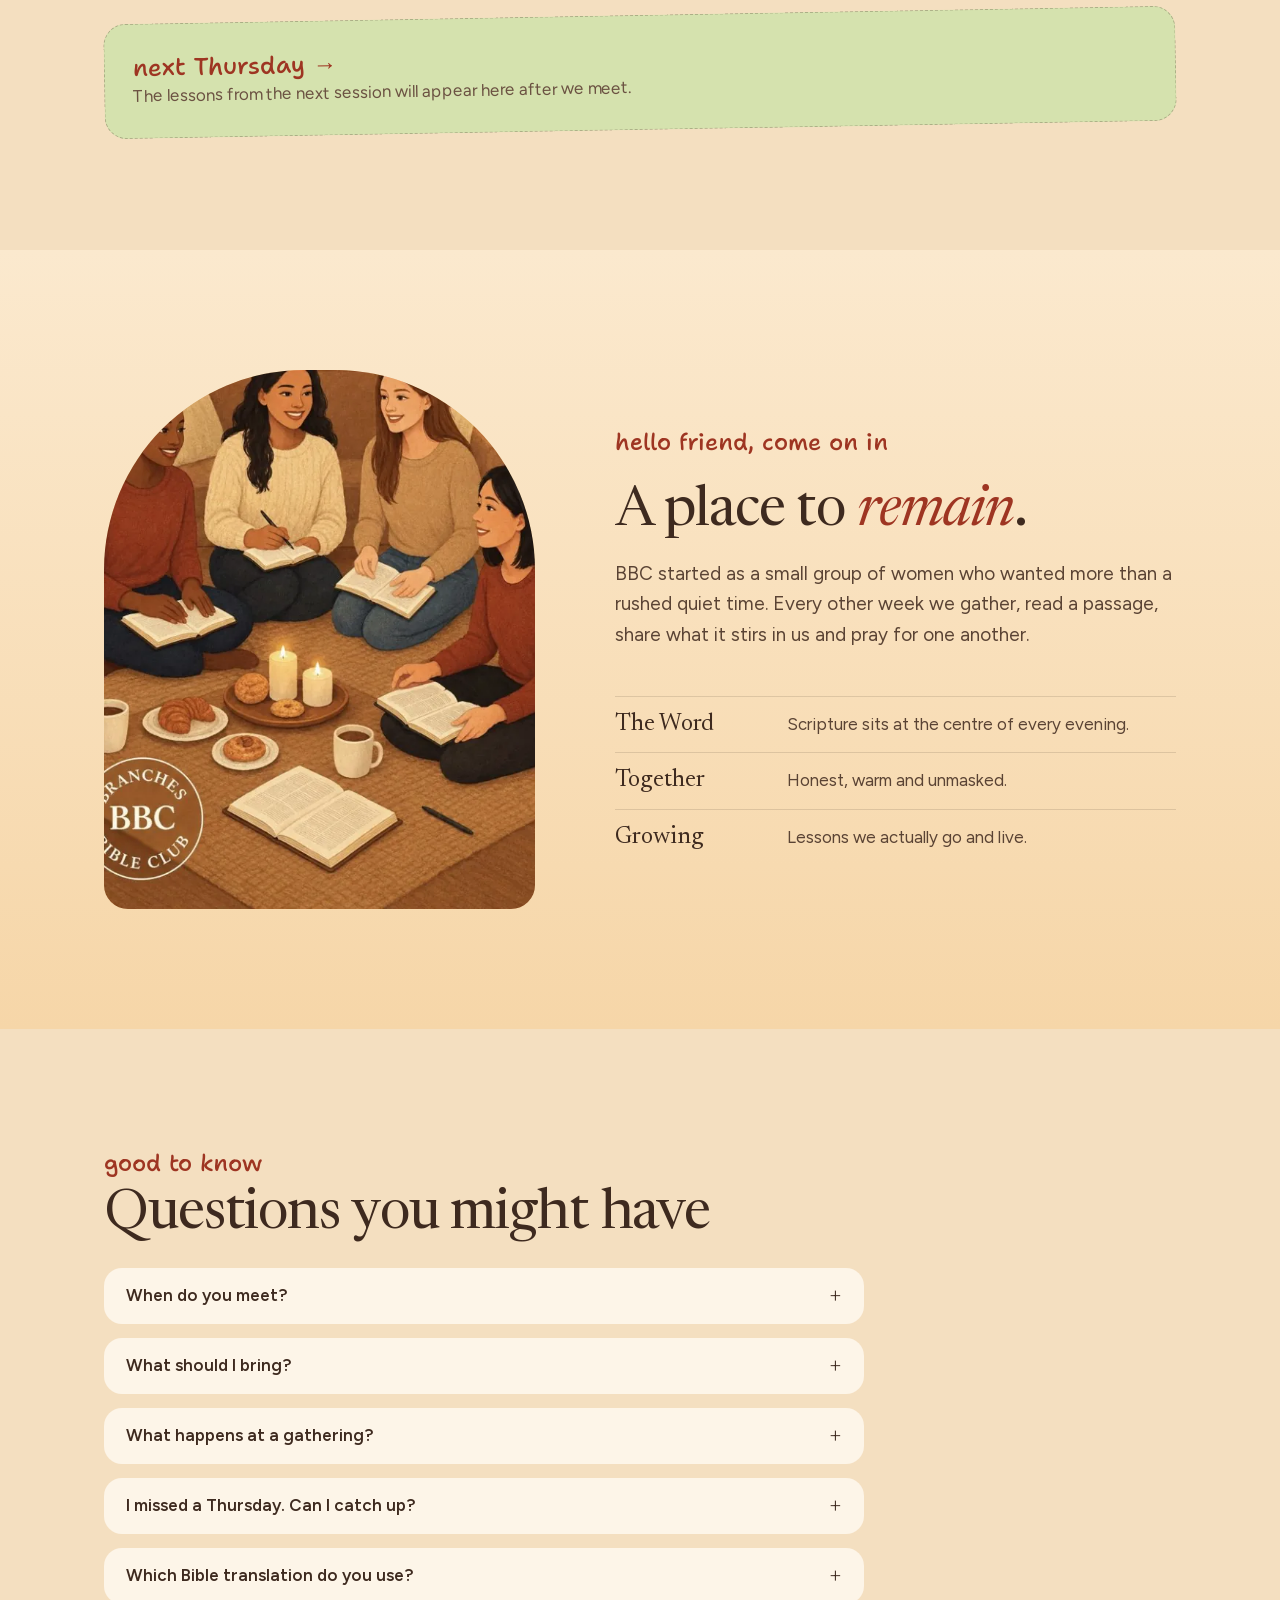
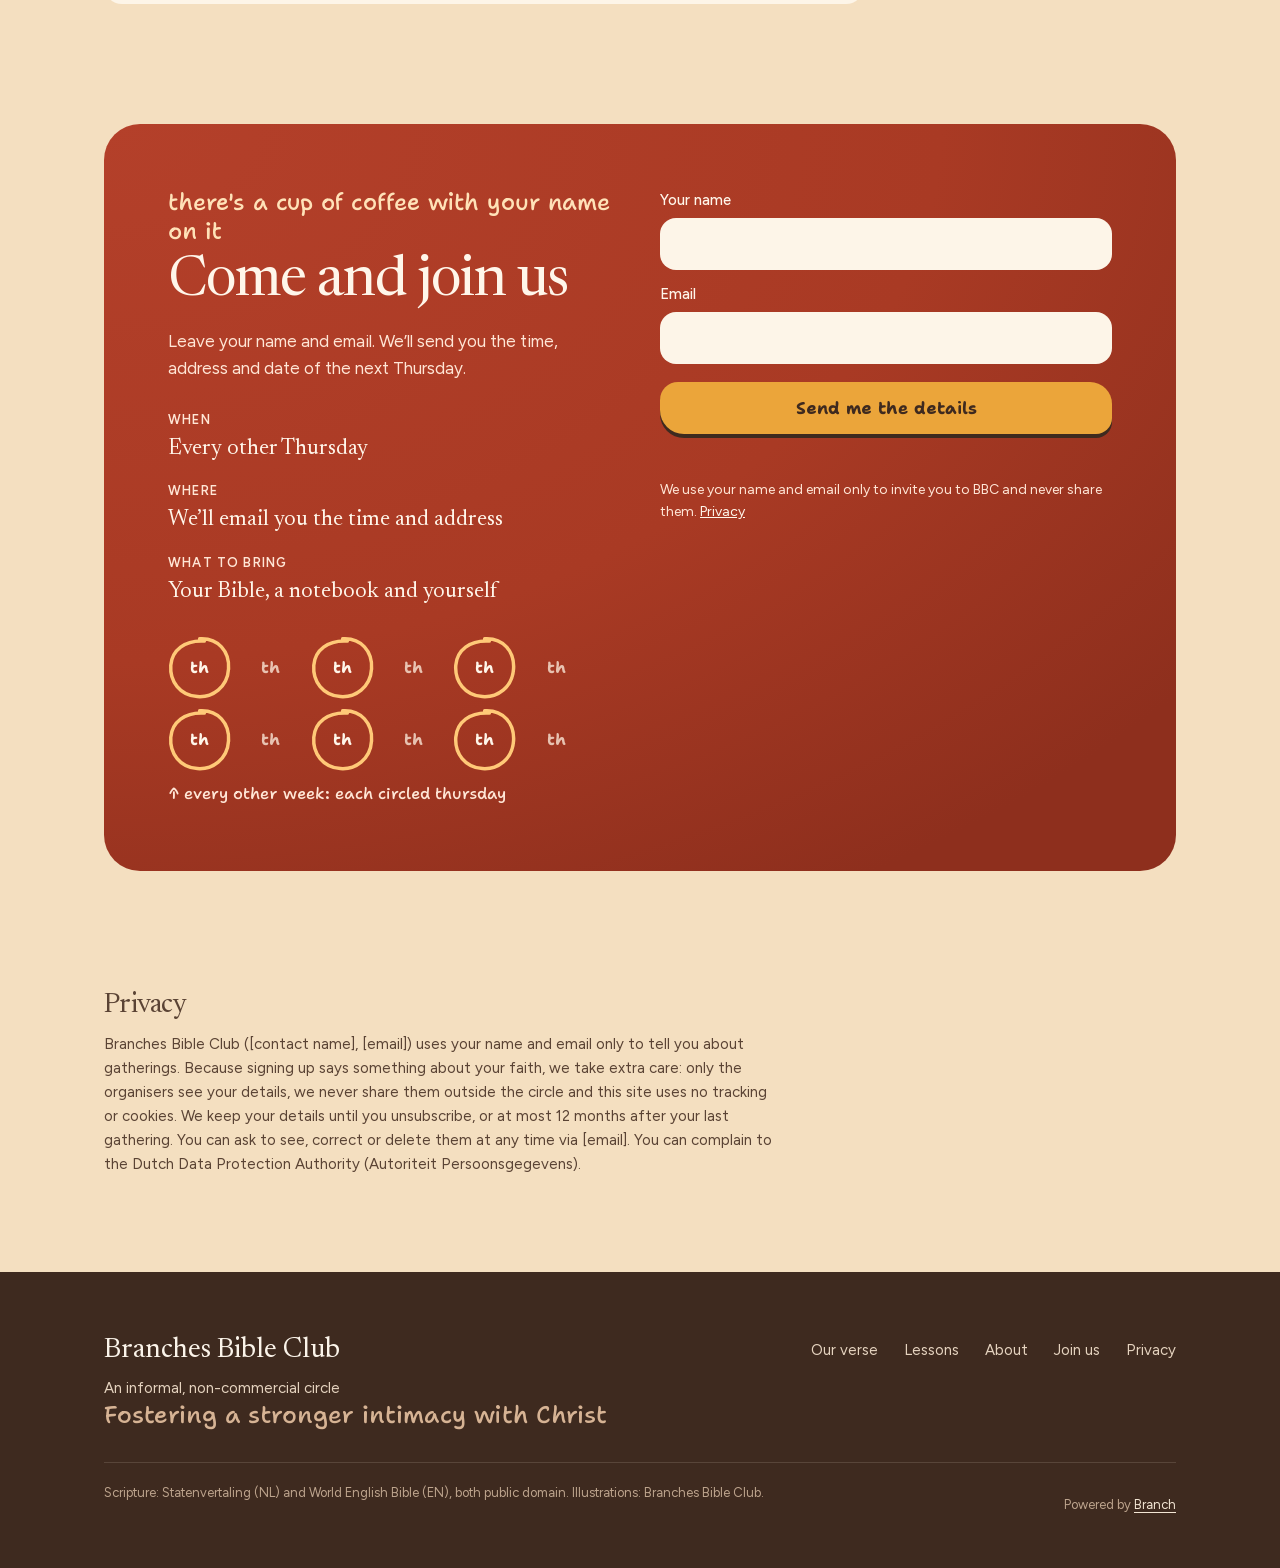
==== commit 6498f80b: "Refactor code structure for improved readability and maintainability" ====
--- a/index.html
+++ b/index.html
@@ -1,23 +1,23 @@
 <!DOCTYPE html>
-<html lang="nl">
+<html lang="en">
 <head>
 <meta charset="utf-8">
 <meta name="viewport" content="width=device-width, initial-scale=1, viewport-fit=cover">
-<title lang="nl">Bijbelstudie voor vrouwen op donderdag | Branches Bible Club</title>
-<meta lang="nl" name="description" content="Bijbelstudie voor vrouwen: om de week op donderdag samen de Bijbel lezen, praten en bidden bij koffie en kaarslicht. Kom dichter bij Christus. Schuif aan!">
-<meta lang="nl" property="og:locale" content="nl_NL">
-<meta lang="nl" property="og:locale:alternate" content="en_GB">
-<meta lang="nl" property="og:title" content="Bijbelstudie voor vrouwen, om de week op donderdag">
-<meta lang="nl" property="og:description" content="Samen de Bijbel lezen, praten en bidden bij koffie en kaarslicht. Een kring van vrouwen die dichter bij Christus wil komen. Schuif aan!">
-<meta lang="nl" property="og:image" content="https://anth-05.github.io/branchesbibleclub/assets/og-nl.jpg">
-<meta lang="nl" property="og:image:alt" content="Illustratie van vier vrouwen op een kleed met opengeslagen Bijbels, koffie en kaarsjes, met het logo van Branches Bible Club">
-<meta lang="nl" name="twitter:image" content="https://anth-05.github.io/branchesbibleclub/assets/og-nl.jpg">
-<meta lang="nl" name="twitter:image:alt" content="Illustratie van vier vrouwen op een kleed met opengeslagen Bijbels, koffie en kaarsjes, met het logo van Branches Bible Club">
-<script lang="nl" type="application/ld+json">{"@context":"https://schema.org","@graph":[{"@type":"Organization","@id":"https://anth-05.github.io/branchesbibleclub/#org","name":"Branches Bible Club","alternateName":"BBC","url":"https://anth-05.github.io/branchesbibleclub/","logo":{"@type":"ImageObject","@id":"https://anth-05.github.io/branchesbibleclub/#logo","url":"https://anth-05.github.io/branchesbibleclub/assets/logo.png","width":512,"height":512,"caption":"Branches Bible Club"},"image":{"@id":"https://anth-05.github.io/branchesbibleclub/#logo"},"slogan":"Fostering a stronger intimacy with Christ","description":"Een kring van vrouwen die om de week op donderdag samen de Bijbel leest, praat en bidt, om dichter bij Christus te komen."},{"@type":"WebSite","@id":"https://anth-05.github.io/branchesbibleclub/#website","url":"https://anth-05.github.io/branchesbibleclub/","name":"Branches Bible Club","publisher":{"@id":"https://anth-05.github.io/branchesbibleclub/#org"},"inLanguage":["nl-NL","en"]},{"@type":"WebPage","@id":"https://anth-05.github.io/branchesbibleclub/#webpage","url":"https://anth-05.github.io/branchesbibleclub/","name":"Bijbelstudie voor vrouwen op donderdag | Branches Bible Club","description":"Bijbelstudie voor vrouwen: om de week op donderdag samen de Bijbel lezen, praten en bidden bij koffie en kaarslicht. Kom dichter bij Christus. Schuif aan!","inLanguage":"nl-NL","isPartOf":{"@id":"https://anth-05.github.io/branchesbibleclub/#website"},"about":{"@id":"https://anth-05.github.io/branchesbibleclub/#org"},"primaryImageOfPage":{"@type":"ImageObject","url":"https://anth-05.github.io/branchesbibleclub/assets/og-nl.jpg","width":1200,"height":630},"dateModified":"2026-11-25","workTranslation":{"@id":"https://anth-05.github.io/branchesbibleclub/en/#webpage"}}]}</script>
+<title lang="en">Women's Bible Study Group, Thursdays | Branches Bible Club</title>
+<meta lang="en" name="description" content="Women's Bible study every other Thursday: read Scripture, talk and pray together over coffee and candlelight. Grow closer to Christ. Pull up a chair!">
+<meta lang="en" property="og:locale" content="en_GB">
+<meta lang="en" property="og:locale:alternate" content="nl_NL">
+<meta lang="en" property="og:title" content="Women's Bible study, every other Thursday">
+<meta lang="en" property="og:description" content="Read Scripture, talk and pray together over coffee and candlelight. A circle of women pursuing a stronger intimacy with Christ. Pull up a chair!">
+<meta lang="en" property="og:image" content="https://anth-05.github.io/branchesbibleclub/assets/og-en.jpg">
+<meta lang="en" property="og:image:alt" content="Illustration of four women on a rug with open Bibles, coffee and candles, with the Branches Bible Club logo">
+<meta lang="en" name="twitter:image" content="https://anth-05.github.io/branchesbibleclub/assets/og-en.jpg">
+<meta lang="en" name="twitter:image:alt" content="Illustration of four women on a rug with open Bibles, coffee and candles, with the Branches Bible Club logo">
+<script lang="en" type="application/ld+json">{"@context":"https://schema.org","@graph":[{"@type":"Organization","@id":"https://anth-05.github.io/branchesbibleclub/#org","name":"Branches Bible Club","alternateName":"BBC","url":"https://anth-05.github.io/branchesbibleclub/","logo":{"@type":"ImageObject","@id":"https://anth-05.github.io/branchesbibleclub/#logo","url":"https://anth-05.github.io/branchesbibleclub/assets/logo.png","width":512,"height":512,"caption":"Branches Bible Club"},"image":{"@id":"https://anth-05.github.io/branchesbibleclub/#logo"},"slogan":"Fostering a stronger intimacy with Christ","description":"A circle of women who read the Bible, talk and pray together every other Thursday, pursuing a stronger intimacy with Christ."},{"@type":"WebSite","@id":"https://anth-05.github.io/branchesbibleclub/#website","url":"https://anth-05.github.io/branchesbibleclub/","name":"Branches Bible Club","publisher":{"@id":"https://anth-05.github.io/branchesbibleclub/#org"},"inLanguage":["en","nl-NL"]},{"@type":"WebPage","@id":"https://anth-05.github.io/branchesbibleclub/#webpage","url":"https://anth-05.github.io/branchesbibleclub/","name":"Women's Bible Study Group, Thursdays | Branches Bible Club","description":"Women's Bible study every other Thursday: read Scripture, talk and pray together over coffee and candlelight. Grow closer to Christ. Pull up a chair!","inLanguage":"en","isPartOf":{"@id":"https://anth-05.github.io/branchesbibleclub/#website"},"about":{"@id":"https://anth-05.github.io/branchesbibleclub/#org"},"primaryImageOfPage":{"@type":"ImageObject","url":"https://anth-05.github.io/branchesbibleclub/assets/og-en.jpg","width":1200,"height":630},"dateModified":"2026-11-25","workTranslation":{"@id":"https://anth-05.github.io/branchesbibleclub/nl/#webpage"}}]}</script>
 <meta name="robots" content="index, follow, max-image-preview:large">
 <link rel="canonical" href="https://anth-05.github.io/branchesbibleclub/">
-<link rel="alternate" hreflang="nl" href="https://anth-05.github.io/branchesbibleclub/">
-<link rel="alternate" hreflang="en" href="https://anth-05.github.io/branchesbibleclub/en/">
+<link rel="alternate" hreflang="en" href="https://anth-05.github.io/branchesbibleclub/">
+<link rel="alternate" hreflang="nl" href="https://anth-05.github.io/branchesbibleclub/nl/">
 <link rel="alternate" hreflang="x-default" href="https://anth-05.github.io/branchesbibleclub/">
 <meta name="author" content="Branches Bible Club">
 <meta name="application-name" content="Branches Bible Club">
@@ -32,10 +32,10 @@
 <meta property="og:image:width" content="1200">
 <meta property="og:image:height" content="630">
 <meta name="twitter:card" content="summary_large_image">
-<link rel="icon" href="favicon.ico" sizes="32x32">
-<link rel="icon" href="favicon.svg" type="image/svg+xml">
-<link rel="apple-touch-icon" href="apple-touch-icon.png">
-<link rel="manifest" href="site.webmanifest">
+<link rel="icon" href="favicon.ico?v=2" sizes="32x32">
+<link rel="icon" href="favicon.svg?v=2" type="image/svg+xml">
+<link rel="apple-touch-icon" href="apple-touch-icon.png?v=2">
+<link rel="manifest" href="site.webmanifest?v=2">
 <link rel="preload" href="assets/fonts/newsreader.woff2" as="font" type="font/woff2" crossorigin>
 <link rel="preload" href="assets/fonts/figtree.woff2" as="font" type="font/woff2" crossorigin>
 <link rel="stylesheet" href="assets/fonts.css">
@@ -207,60 +207,60 @@
 </style>
 </head>
 <body>
-<a class="skip" href="#main">Naar de inhoud</a>
+<a class="skip" href="#main">Skip to content</a>
 <svg width="0" height="0" style="position:absolute" aria-hidden="true"><symbol id="ul" viewBox="0 0 200 20" preserveAspectRatio="none"><path d="M3 13 C50 4 120 4 197 11" fill="none" stroke="currentColor" stroke-width="5" stroke-linecap="round"/></symbol><symbol id="ring" viewBox="0 0 60 60"><path pathLength="1" d="M30 5 C46 4 56 16 55 31 C54 47 41 56 28 55 C13 54 4 42 5 28 C6 15 17 6 34 7" fill="none" stroke="currentColor" stroke-width="3" stroke-linecap="round"/></symbol></svg>
 <header class="top">
- <nav class="wrap" aria-label="Hoofdmenu">
-  <a class="brand" href="#top" aria-label="Branches Bible Club, naar het begin">
+ <nav class="wrap" aria-label="Main menu">
+  <a class="brand" href="#top" aria-label="Branches Bible Club, back to top">
    <svg class="badge" width="46" height="46" viewBox="0 0 100 100" aria-hidden="true"><defs><path id="ct" d="M50 50 m-34 0 a34 34 0 1 1 68 0"/><path id="cb" d="M50 50 m-38 0 a38 38 0 0 0 76 0"/></defs><circle cx="50" cy="50" r="48" fill="currentColor"/><circle cx="50" cy="50" r="44" fill="none" stroke="#FBF4EA" stroke-width="1.2"/><text font-family="Newsreader,Georgia,serif" font-size="12.5" letter-spacing="2" fill="#FBF4EA"><textPath href="#ct" startOffset="50%" text-anchor="middle">BRANCHES</textPath></text><text font-family="Newsreader,Georgia,serif" font-size="10.5" letter-spacing="2" fill="#FBF4EA"><textPath href="#cb" startOffset="50%" text-anchor="middle">BIBLE CLUB</textPath></text><text x="50" y="58" text-anchor="middle" font-family="Newsreader,Georgia,serif" font-size="22" fill="#FBF4EA">BBC</text></svg>
    <b>Branches Bible Club</b>
   </a>
   <div class="links">
-   <a href="#vers">Ons vers</a>
-   <a href="#lessen">Lessen</a>
-   <a href="#over">Over ons</a>
-  </div>
-  <div class="lang" role="group" aria-label="Taal"><a href="" hreflang="nl" aria-current="true" aria-label="Nederlands">NL</a><a href="en/" hreflang="en" lang="en" aria-label="English">EN</a></div>
-  <a class="btn" href="#kom" >Kom erbij</a>
+   <a href="#vers">Our verse</a>
+   <a href="#lessen">Lessons</a>
+   <a href="#over">About</a>
+  </div>
+  <div class="lang" role="group" aria-label="Language"><a href="./" hreflang="en" aria-current="true" aria-label="English">EN</a><a href="nl/" hreflang="nl" lang="nl" aria-label="Nederlands">NL</a></div>
+  <a class="btn" href="#kom" >Join us</a>
  </nav>
 </header>
 <main id="main"><span id="top"></span>
  <div class="wrap hero">
   <div class="stack">
-   <p class="hi">hallo,</p>
-   <p class="when"><i aria-hidden="true">do</i>Bijbelstudie voor vrouwen · om de week op donderdag</p>
-   <h1>Dichter bij <em>Christus</em>, <span class="u">samen<svg aria-hidden="true"><use href="#ul"/></svg></span> aan tafel.</h1>
-   <p class="lead">Branches Bible Club is een bijbelstudie voor vrouwen: een kring die om de week op donderdag samen de Bijbel openslaat. We lezen, we praten (veel), we bidden, en bij koffie en kaarsjes zoeken we één ding: een diepere intimiteit met Christus.</p>
-   <div class="row"><a class="btn" href="#kom">Kom een donderdag mee <span aria-hidden="true">→</span></a><a class="btn line" href="#lessen">Wat we leerden</a></div>
+   <p class="hi">hello there,</p>
+   <p class="when"><i aria-hidden="true">th</i>Women’s Bible study · every other Thursday</p>
+   <h1>Closer to <em>Christ</em>, <span class="u">together<svg aria-hidden="true"><use href="#ul"/></svg></span> at the table.</h1>
+   <p class="lead">Branches Bible Club is a women’s Bible study: a circle of women who open the Bible together every other Thursday. We read, we talk (a lot), we pray, and over coffee and candles we pursue one thing: a stronger intimacy with Christ.</p>
+   <div class="row"><a class="btn" href="#kom">Join us on a Thursday <span aria-hidden="true">→</span></a><a class="btn line" href="#lessen">What we've learned</a></div>
   </div>
   <div class="frame">
    <svg class="sun" viewBox="0 0 60 60" aria-hidden="true"><g fill="none" stroke="currentColor" stroke-width="3" stroke-linecap="round"><circle cx="30" cy="30" r="10"/><path d="M30 6v8M30 46v8M6 30h8M46 30h8M13 13l6 6M41 41l6 6M13 47l6-6M41 19l6-6"/></g></svg>
-   <figure class="photo"><span class="tape" aria-hidden="true"></span><picture><source srcset="assets/branches-bible-club-vrouwen-bijbelstudie.webp" type="image/webp"><img src="assets/branches-bible-club-vrouwen-bijbelstudie.jpg" width="722" height="736" alt="Illustratie: vier vrouwen op een kleed met opengeslagen Bijbels, koffie, croissants en kaarsjes, met het logo van Branches Bible Club" fetchpriority="high" decoding="async"></picture><figcaption><span>donderdag ✦</span><small>illustratie</small></figcaption></figure>
-   <aside class="vcard" aria-label="Kernvers"><p class="note" style="color:#E7B48F;font-size:22px">waar het om draait</p><q lang="nl">Wij zullen tot hem komen, en zullen woning bij hem maken.</q><p class="label">Johannes 14:23</p></aside>
+   <figure class="photo"><span class="tape" aria-hidden="true"></span><picture><source srcset="assets/branches-bible-club-vrouwen-bijbelstudie.webp" type="image/webp"><img src="assets/branches-bible-club-vrouwen-bijbelstudie.jpg" width="722" height="736" alt="Illustration: four women on a rug with open Bibles, coffee, croissants and candles, with the Branches Bible Club logo" fetchpriority="high" decoding="async"></picture><figcaption><span>thursdays ✦</span><small>illustration</small></figcaption></figure>
+   <aside class="vcard" aria-label="Anchor verse"><p class="note" style="color:#E7B48F;font-size:22px">what it's all about</p><q lang="en">We will come to him and make our home with him.</q><p class="label">John 14:23</p></aside>
   </div>
  </div>
  <hr class="wave">
  <section class="anchor" id="vers"><div class="wrap">
   <div class="in">
-   <div class="stack" style="gap:16px"><p class="label">Ons kernvers</p><h2>Johannes 14:22–23</h2><p class="note">een vraag, en een belofte</p></div>
+   <div class="stack" style="gap:16px"><p class="label">Our anchor verse</p><h2>John 14:22–23</h2><p class="note">a question, and a promise</p></div>
    <div class="bubbles">
-    <p class="bub q"><small>judas (niet de iskariot) vraagt</small>“Heere, wat is het, dat Gij Uzelven aan ons zult openbaren, en niet aan de wereld?”</p>
-    <p class="bub a"><small>jezus antwoordt</small>“Zo iemand Mij liefheeft, die zal Mijn woord bewaren; en Mijn Vader zal hem liefhebben, en Wij zullen tot hem komen, en zullen <em>woning bij hem maken</em>.”</p>
-    <p class="src">Johannes 14:22–23 · Statenvertaling</p>
+    <p class="bub q"><small>judas (not iscariot) asks</small>“Lord, what has happened that you are about to reveal yourself to us, and not to the world?”</p>
+    <p class="bub a"><small>jesus answers</small>“If a man loves me, he will keep my word. My Father will love him, and we will come to him and <em>make our home with him</em>.”</p>
+    <p class="src">John 14:22–23 · World English Bible</p>
    </div>
   </div>
   <div class="three">
-   <div><b>i</b><h3>Liefhebben</h3><p style="margin-top:8px;color:var(--body)">Het begint niet bij presteren, maar bij liefde voor Hem.</p></div>
-   <div><b>ii</b><h3>Zijn woord bewaren</h3><p style="margin-top:8px">Daarom lezen we samen: om Zijn woord te kennen en te bewaren.</p></div>
-   <div><b>iii</b><h3>Hij woont bij ons</h3><p style="margin-top:8px;color:var(--body)">De Vader en de Zoon komen dichtbij. Dat is de intimiteit die we zoeken.</p></div>
+   <div><b>i</b><h3>Love Him</h3><p style="margin-top:8px;color:var(--body)">It doesn't start with performing. It starts with loving Him.</p></div>
+   <div><b>ii</b><h3>Keep His word</h3><p style="margin-top:8px">That's why we read together: to know His word and keep it.</p></div>
+   <div><b>iii</b><h3>He makes His home</h3><p style="margin-top:8px;color:var(--body)">The Father and the Son come close. That is the intimacy we're after.</p></div>
   </div>
  </div></section>
  <section class="band" id="ranken" aria-labelledby="ranken-h"><div class="wrap in">
   <div class="stack" style="gap:20px">
-   <h2 class="label" id="ranken-h">Waarom we Branches heten</h2>
-   <blockquote>“Ik ben de <em>Wijnstok</em>, en gij de ranken.”</blockquote>
-   <p class="txt">Christus is de ware Wijnstok, wij zijn de ranken. Wie in Hem blijft, draagt veel vrucht. Daarom heet ieder lid van BBC een Branch: we groeien alleen als we dicht bij Hem blijven.</p>
-   <p class="label" style="text-transform:none;letter-spacing:0;font-weight:500">Johannes 15:5 · Statenvertaling</p>
+   <h2 class="label" id="ranken-h">Why we’re called Branches</h2>
+   <blockquote>“I am the <em>vine</em>. You are the branches.”</blockquote>
+   <p class="txt">Christ is the true Vine and we are the branches. Whoever remains in Him bears much fruit. That's why every member of BBC is called a Branch: we only grow when we stay close to Him.</p>
+   <p class="label" style="text-transform:none;letter-spacing:0;font-weight:500">John 15:5 · World English Bible</p>
   </div>
   <svg class="vinedraw" viewBox="0 0 460 340" width="100%" aria-hidden="true" style="max-width:480px;justify-self:center">
    <g fill="none" stroke="#FFE2C2" stroke-width="3.5" stroke-linecap="round">
@@ -271,46 +271,46 @@
    </g>
    <g fill="#A8CB62"><path class="leaf" style="transition-delay:.7s" d="M50 150 q-34 -4 -40 -36 q36 2 40 36z"/><path class="leaf" style="transition-delay:1s" d="M350 228 q32 -12 48 14 q-32 12 -48 -14z"/><path class="leaf" style="transition-delay:1.2s" d="M420 58 q4 -32 34 -36 q-2 32 -34 36z"/></g>
    <g fill="#FFC978"><circle class="leaf" style="transition-delay:1.4s" cx="300" cy="250" r="11"/><circle class="leaf" style="transition-delay:1.5s" cx="322" cy="256" r="11"/><circle class="leaf" style="transition-delay:1.6s" cx="310" cy="274" r="11"/><circle class="leaf" style="transition-delay:1.5s" cx="90" cy="172" r="10"/><circle class="leaf" style="transition-delay:1.6s" cx="108" cy="184" r="10"/></g>
-   <g class="tag" font-family="Shantell Sans,cursive" font-size="22" font-weight="700" fill="#FFF1E2"><text x="110" y="34" lang="nl">de wijnstok (jezus)</text><text x="10" y="100" lang="nl">ranken (wij)</text><text x="250" y="318" lang="nl">vrucht!</text></g>
+   <g class="tag" font-family="Shantell Sans,cursive" font-size="22" font-weight="700" fill="#FFF1E2"><text x="110" y="34" lang="en">the vine (jesus)</text><text x="10" y="100" lang="en">branches (us)</text><text x="250" y="318" lang="en">fruit!</text></g>
   </svg>
  </div></section>
  <section id="lessen" style="padding-top:clamp(48px,7vw,88px)"><div class="wrap">
-  <div class="lhead"><div class="stack" style="gap:10px"><p class="note">vers van de laatste donderdag</p><h2>Wat we leerden</h2></div><p class="lead" style="max-width:40ch">Na elke bijbelstudie zetten we de belangrijkste lessen hier, zodat je ze kunt nalezen of kunt bijlezen als je er niet bij was.</p></div>
-  <article class="entry" id="sessie-01" aria-labelledby="les-01"><p class="date"><b>01</b>Sessie 1</p><div><p class="label">Hooglied 1:1–4</p><h3 id="les-01">Het najagen van intimiteit</h3><ol class="keys"><li><i aria-hidden="true">i</i><span><strong>Intimiteit vraagt om bewust zoeken.</strong> Nabijheid ontstaat niet per ongeluk: de bruid zoekt, vraagt en rent achter Hem aan.</span></li><li><i aria-hidden="true">ii</i><span><strong>Liefde wil de ander beter leren kennen.</strong> Echte liefde verlangt ernaar iemand dieper te kennen.</span></li><li><i aria-hidden="true">iii</i><span><strong>Verder dan routine.</strong> Een relatie met God gaat verder dan religieuze gewoontes, tot echte nabijheid.</span></li></ol><details><summary>Om over na te denken &amp; gebed</summary><div class="in"><p>Zoek ik Gods aanwezigheid, of alleen Zijn zegeningen?</p><p>Hoe ziet bewuste tijd met Christus eruit in mijn leven?</p><p>Wat moet er veranderen in mijn relatie met Hem?</p><p class="pray"><span class="label">Gebed</span>Heer, geef mij een dieper verlangen naar Uw aanwezigheid.</p></div></details></div></article>
-  <div class="soon" style="margin-top:28px"><p class="note" style="font-size:24px">volgende donderdag →</p><p>De lessen van de volgende sessie verschijnen hier na de bijeenkomst.</p></div>
+  <div class="lhead"><div class="stack" style="gap:10px"><p class="note">fresh from the last Thursday</p><h2>What we learned</h2></div><p class="lead" style="max-width:40ch">After each Bible study we post the main lessons here, so you can look back, or catch up if you missed a Thursday.</p></div>
+  <article class="entry" id="sessie-01" aria-labelledby="les-01"><p class="date"><b>01</b>Session 1</p><div><p class="label">Song of Songs 1:1–4</p><h3 id="les-01">The pursuit of intimacy</h3><ol class="keys"><li><i aria-hidden="true">i</i><span><strong>Intimacy requires intentional pursuit.</strong> Closeness doesn’t happen by accident: the bride seeks, asks and runs after Him.</span></li><li><i aria-hidden="true">ii</i><span><strong>Love wants to know more.</strong> Real love carries a desire to know someone more deeply.</span></li><li><i aria-hidden="true">iii</i><span><strong>Beyond routine.</strong> A relationship with God goes beyond religious habits into real presence.</span></li></ol><details><summary>To reflect on &amp; pray</summary><div class="in"><p>Am I pursuing God’s presence, or simply His blessings?</p><p>What does intentional time with Christ look like in my life?</p><p>What needs to change in my relationship with Him?</p><p class="pray"><span class="label">Prayer</span>Lord, give me a deeper hunger for Your presence.</p></div></details></div></article>
+  <div class="soon" style="margin-top:28px"><p class="note" style="font-size:24px">next Thursday →</p><p>The lessons from the next session will appear here after we meet.</p></div>
  </div></section>
  <section id="over" style="background:linear-gradient(180deg,#FBE9CE,#F6D6A8)"><div class="wrap two">
   <figure class="cut"><picture><source srcset="assets/branches-bible-club-vrouwen-bijbelstudie.webp" type="image/webp"><img src="assets/branches-bible-club-vrouwen-bijbelstudie.jpg" width="722" height="736" alt="" loading="lazy" decoding="async"></picture></figure>
   <div class="stack" style="gap:18px">
-   <p class="note">hallo, welkom binnen</p>
-   <h2>Een plek om te <em>blijven</em>.</h2>
-   <p style="font-size:19px;color:var(--body);max-width:52ch">BBC begon als een kleine groep vrouwen die meer wilde dan een vlugge stille tijd. Om de week komen we samen, lezen we een gedeelte, delen we wat het met ons doet en bidden we voor elkaar.</p>
+   <p class="note">hello friend, come on in</p>
+   <h2>A place to <em>remain</em>.</h2>
+   <p style="font-size:19px;color:var(--body);max-width:52ch">BBC started as a small group of women who wanted more than a rushed quiet time. Every other week we gather, read a passage, share what it stirs in us and pray for one another.</p>
    <div class="vals">
-    <div><b>Het Woord</b><span style="color:var(--body)">De Bijbel staat in het midden van elke avond.</span></div>
-    <div><b>Samen</b><span style="color:var(--body)">Eerlijk, warm en zonder masker.</span></div>
-    <div><b>Groeien</b><span style="color:var(--body)">Lessen die we ook echt gaan leven.</span></div>
+    <div><b>The Word</b><span style="color:var(--body)">Scripture sits at the centre of every evening.</span></div>
+    <div><b>Together</b><span style="color:var(--body)">Honest, warm and unmasked.</span></div>
+    <div><b>Growing</b><span style="color:var(--body)">Lessons we actually go and live.</span></div>
    </div>
   </div>
  </div></section>
- <section id="vragen" aria-labelledby="vragen-h"><div class="wrap"><div class="faq"><p class="note">goed om te weten</p><h2 id="vragen-h" style="margin-bottom:24px">Veelgestelde vragen</h2><details lang="nl"><summary><h3 class="q">Wanneer komen jullie samen?</h3></summary><div class="in"><p>Om de week op donderdag. De precieze tijd en plek sturen we je per mail als je je aanmeldt.</p></div></details><details lang="nl"><summary><h3 class="q">Wat moet ik meenemen?</h3></summary><div class="in"><p>Je Bijbel, een notitieboekje en jezelf. Er staat een kop koffie voor je klaar.</p></div></details><details lang="nl"><summary><h3 class="q">Wat doen jullie op zo’n avond?</h3></summary><div class="in"><p>We lezen samen een gedeelte uit de Bijbel, delen wat het met ons doet en bidden voor elkaar.</p></div></details><details lang="nl"><summary><h3 class="q">Ik heb een donderdag gemist. Kan ik bijlezen?</h3></summary><div class="in"><p>Ja. Na elke bijeenkomst zetten we de belangrijkste lessen op deze pagina, onder “Wat we leerden”.</p></div></details><details lang="nl"><summary><h3 class="q">Welke Bijbelvertaling gebruiken jullie?</h3></summary><div class="in"><p>Op deze site citeren we de Statenvertaling (Nederlands) en de World English Bible (Engels).</p></div></details></div></div></section>
+ <section id="vragen" aria-labelledby="vragen-h"><div class="wrap"><div class="faq"><p class="note">good to know</p><h2 id="vragen-h" style="margin-bottom:24px">Questions you might have</h2><details lang="en"><summary><h3 class="q">When do you meet?</h3></summary><div class="in"><p>Every other Thursday. We’ll email you the exact time and place when you sign up.</p></div></details><details lang="en"><summary><h3 class="q">What should I bring?</h3></summary><div class="in"><p>Your Bible, a notebook and yourself. There’s a cup of coffee with your name on it.</p></div></details><details lang="en"><summary><h3 class="q">What happens at a gathering?</h3></summary><div class="in"><p>We read a Bible passage together, share what it stirs in us and pray for one another.</p></div></details><details lang="en"><summary><h3 class="q">I missed a Thursday. Can I catch up?</h3></summary><div class="in"><p>Yes. After each gathering we post the main lessons on this page, under “What we learned”.</p></div></details><details lang="en"><summary><h3 class="q">Which Bible translation do you use?</h3></summary><div class="in"><p>On this site we quote the Statenvertaling (Dutch) and the World English Bible (English).</p></div></details></div></div></section>
  <section id="kom" aria-labelledby="kom-h" style="padding-top:0"><div class="wrap"><div class="join">
-  <div><p class="note">er staat een kop koffie voor je klaar</p><h2 id="kom-h">Kom erbij</h2><p class="intro">Laat je naam en e-mail achter. We sturen je de tijd, het adres en de datum van de volgende donderdag.</p>
-   <dl><div><dt>Wanneer</dt><dd>Om de week op donderdag</dd></div><div><dt>Waar</dt><dd>Tijd en adres sturen we je per mail</dd></div><div><dt>Wat neem je mee</dt><dd>Je Bijbel, een notitieboekje en jezelf</dd></div></dl>
-   <div class="cal" id="cal" aria-hidden="true"></div><p class="hand" style="margin-top:10px;color:var(--onTerra);font-size:16px">↑ om de week: elke omcirkelde donderdag</p>
-  </div>
-  <form id="f" novalidate><label>Je naam<input name="name" type="text" autocomplete="name" required maxlength="80"></label><label>E-mail<input name="email" type="email" autocomplete="email" inputmode="email" autocapitalize="off" spellcheck="false" required maxlength="120"></label><button class="btn" type="submit">Stuur mij de details</button><p id="msg" role="status" aria-live="polite"></p><p class="fine-print">We gebruiken je naam en e-mail alleen om je uit te nodigen voor BBC en delen ze met niemand. <a href="#privacy">Privacy</a></p></form>
+  <div><p class="note">there's a cup of coffee with your name on it</p><h2 id="kom-h">Come and join us</h2><p class="intro">Leave your name and email. We’ll send you the time, address and date of the next Thursday.</p>
+   <dl><div><dt>When</dt><dd>Every other Thursday</dd></div><div><dt>Where</dt><dd>We’ll email you the time and address</dd></div><div><dt>What to bring</dt><dd>Your Bible, a notebook and yourself</dd></div></dl>
+   <div class="cal" id="cal" aria-hidden="true"></div><p class="hand" style="margin-top:10px;color:var(--onTerra);font-size:16px">↑ every other week: each circled thursday</p>
+  </div>
+  <form id="f" novalidate><label>Your name<input name="name" type="text" autocomplete="name" required maxlength="80"></label><label>Email<input name="email" type="email" autocomplete="email" inputmode="email" autocapitalize="off" spellcheck="false" required maxlength="120"></label><button class="btn" type="submit">Send me the details</button><p id="msg" role="status" aria-live="polite"></p><p class="fine-print">We use your name and email only to invite you to BBC and never share them. <a href="#privacy">Privacy</a></p></form>
  </div></div></section>
  <section class="privacy" id="privacy" aria-labelledby="privacy-h"><div class="wrap"><div class="in">
   <h2 id="privacy-h">Privacy</h2>
-  <p lang="nl">Branches Bible Club ([naam contactpersoon], [e-mail]) verwerkt je naam en e-mailadres alleen om je over bijeenkomsten te informeren. Omdat aanmelding iets zegt over je geloof, gaan we er extra zorgvuldig mee om: alleen de organisatoren zien je gegevens, we delen ze niet buiten de kring en deze site gebruikt geen tracking of cookies. We bewaren je gegevens tot je je afmeldt, of uiterlijk 12 maanden na je laatste bijeenkomst. Je kunt altijd inzage, correctie of verwijdering vragen via [e-mail]. Klachten kun je indienen bij de Autoriteit Persoonsgegevens.</p>
+  <p lang="en">Branches Bible Club ([contact name], [email]) uses your name and email only to tell you about gatherings. Because signing up says something about your faith, we take extra care: only the organisers see your details, we never share them outside the circle and this site uses no tracking or cookies. We keep your details until you unsubscribe, or at most 12 months after your last gathering. You can ask to see, correct or delete them at any time via [email]. You can complain to the Dutch Data Protection Authority (Autoriteit Persoonsgegevens).</p>
  </div></div></section>
 </main>
 <footer><div class="wrap">
- <div class="in"><div><p class="serif" style="font-size:28px;color:#FBF4EA">Branches Bible Club</p><p style="font-size:15px;margin-top:4px">Een informele, niet-commerciële kring</p><p class="note" style="color:#D6B394;font-size:24px">Fostering a stronger intimacy with Christ</p></div>
- <div class="row" style="gap:4px 26px;font-size:15px"><a href="#vers">Ons vers</a><a href="#lessen">Lessen</a><a href="#over">Over ons</a><a href="#kom">Kom erbij</a><a href="#privacy">Privacy</a></div></div>
- <div class="fine"><span>Bijbelteksten: Statenvertaling (NL) en World English Bible (EN), beide publiek domein. Illustraties: Branches Bible Club.</span><span>Aangedreven door <a href="https://branch.nu" target="_blank" rel="noopener">Branch</a></span></div>
+ <div class="in"><div><p class="serif" style="font-size:28px;color:#FBF4EA">Branches Bible Club</p><p style="font-size:15px;margin-top:4px">An informal, non-commercial circle</p><p class="note" style="color:#D6B394;font-size:24px">Fostering a stronger intimacy with Christ</p></div>
+ <div class="row" style="gap:4px 26px;font-size:15px"><a href="#vers">Our verse</a><a href="#lessen">Lessons</a><a href="#over">About</a><a href="#kom">Join us</a><a href="#privacy">Privacy</a></div></div>
+ <div class="fine"><span>Scripture: Statenvertaling (NL) and World English Bible (EN), both public domain. Illustrations: Branches Bible Club.</span><span>Powered by <a href="https://branch.nu" target="_blank" rel="noopener">Branch</a></span></div>
 </div></footer>
-<button class="totop" type="button" id="totop" aria-label="Naar boven"><svg width="22" height="22" viewBox="0 0 24 24" fill="none" stroke="currentColor" stroke-width="2.2" stroke-linecap="round" stroke-linejoin="round" aria-hidden="true"><path d="M12 19V5M6 11l6-6 6 6"/></svg></button>
+<button class="totop" type="button" id="totop" aria-label="Back to top"><svg width="22" height="22" viewBox="0 0 24 24" fill="none" stroke="currentColor" stroke-width="2.2" stroke-linecap="round" stroke-linejoin="round" aria-hidden="true"><path d="M12 19V5M6 11l6-6 6 6"/></svg></button>
 <script>
 /* Sign-up form: paste your form service URL here (e.g. https://formspree.io/f/xxxx). Empty = honest preview notice. */
 const FORM_ENDPOINT='';
